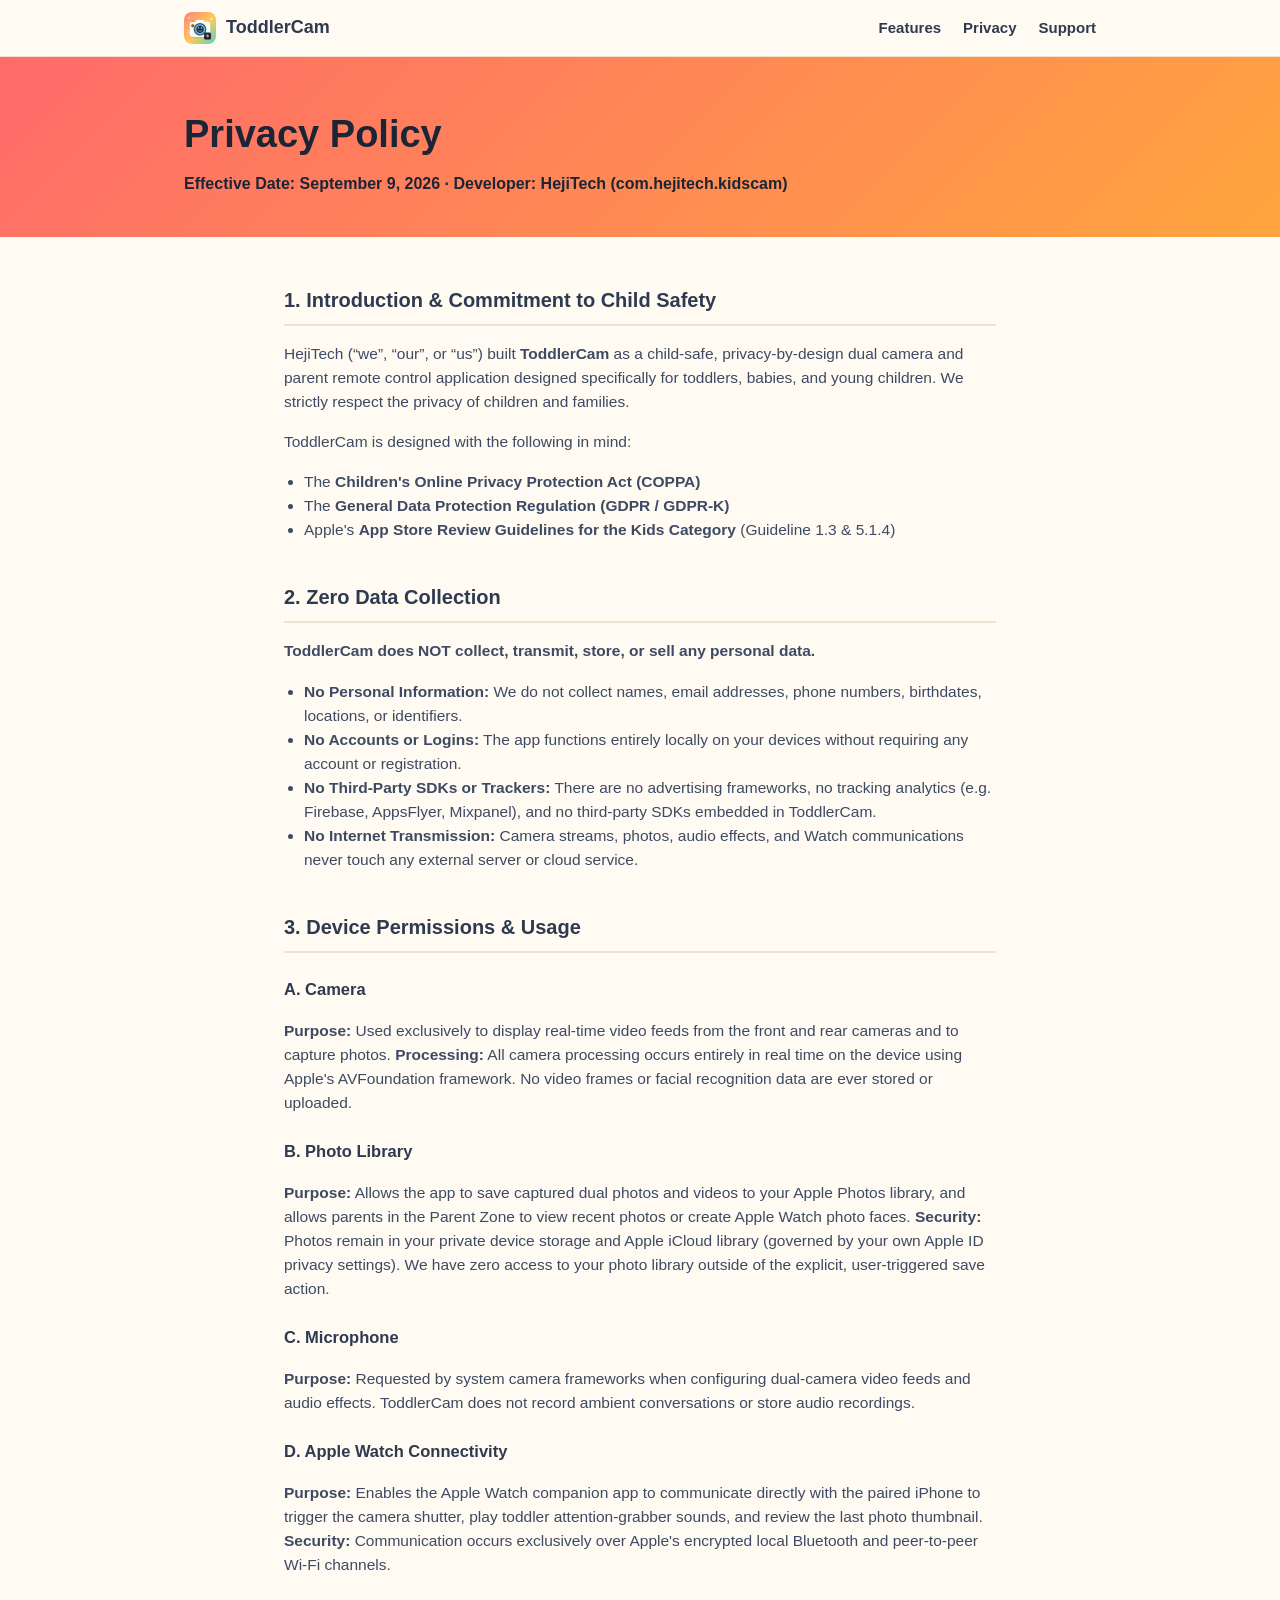
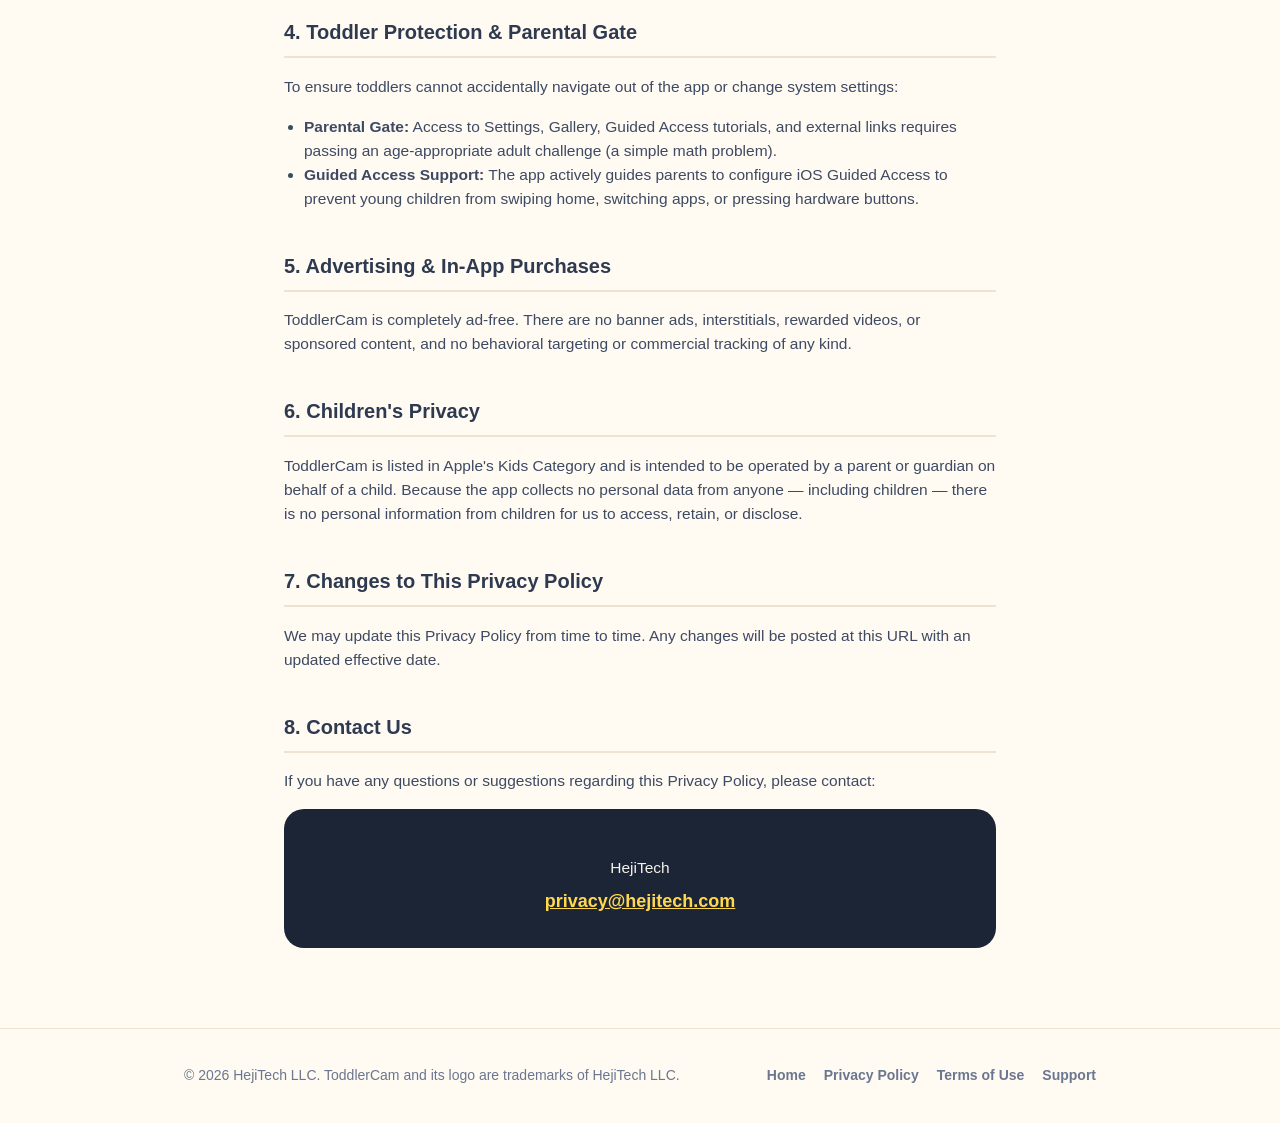
==== site/privacy.html @ aedd3dc6 "feat(site): add marketing site with privacy policy, terms, and support Adds a static landing page, P" ====
<!DOCTYPE html>
<html lang="en">
<head>
<meta charset="UTF-8">
<meta name="viewport" content="width=device-width, initial-scale=1">
<title>Privacy Policy — ToddlerCam</title>
<meta name="description" content="ToddlerCam Privacy Policy: zero data collection, no accounts, no trackers, on-device processing only.">
<link rel="icon" type="image/png" href="assets/app-icon.png">
<link rel="stylesheet" href="styles.css">
</head>
<body>

<nav class="nav">
  <div class="wrap">
    <a class="brand" href="index.html">
      <img src="assets/app-icon.png" alt="ToddlerCam icon">
      ToddlerCam
    </a>
    <div class="nav-links">
      <a href="index.html#features">Features</a>
      <a href="privacy.html">Privacy</a>
      <a href="support.html">Support</a>
    </div>
  </div>
</nav>

<header class="doc-hero">
  <div class="wrap">
    <h1>Privacy Policy</h1>
    <p>Effective Date: September 9, 2026 · Developer: HejiTech (com.hejitech.kidscam)</p>
  </div>
</header>

<article class="doc">

  <h2>1. Introduction &amp; Commitment to Child Safety</h2>
  <p>
    HejiTech (“we”, “our”, or “us”) built <strong>ToddlerCam</strong> as a child-safe, privacy-by-design
    dual camera and parent remote control application designed specifically for toddlers, babies, and
    young children. We strictly respect the privacy of children and families.
  </p>
  <p>ToddlerCam is designed with the following in mind:</p>
  <ul>
    <li>The <strong>Children's Online Privacy Protection Act (COPPA)</strong></li>
    <li>The <strong>General Data Protection Regulation (GDPR / GDPR-K)</strong></li>
    <li>Apple's <strong>App Store Review Guidelines for the Kids Category</strong> (Guideline 1.3 &amp; 5.1.4)</li>
  </ul>

  <h2>2. Zero Data Collection</h2>
  <p><strong>ToddlerCam does NOT collect, transmit, store, or sell any personal data.</strong></p>
  <ul>
    <li><strong>No Personal Information:</strong> We do not collect names, email addresses, phone numbers, birthdates, locations, or identifiers.</li>
    <li><strong>No Accounts or Logins:</strong> The app functions entirely locally on your devices without requiring any account or registration.</li>
    <li><strong>No Third-Party SDKs or Trackers:</strong> There are no advertising frameworks, no tracking analytics (e.g. Firebase, AppsFlyer, Mixpanel), and no third-party SDKs embedded in ToddlerCam.</li>
    <li><strong>No Internet Transmission:</strong> Camera streams, photos, audio effects, and Watch communications never touch any external server or cloud service.</li>
  </ul>

  <h2>3. Device Permissions &amp; Usage</h2>

  <h3>A. Camera</h3>
  <p>
    <strong>Purpose:</strong> Used exclusively to display real-time video feeds from the front and rear
    cameras and to capture photos. <strong>Processing:</strong> All camera processing occurs entirely in
    real time on the device using Apple's AVFoundation framework. No video frames or facial recognition
    data are ever stored or uploaded.
  </p>

  <h3>B. Photo Library</h3>
  <p>
    <strong>Purpose:</strong> Allows the app to save captured dual photos and videos to your Apple Photos
    library, and allows parents in the Parent Zone to view recent photos or create Apple Watch photo
    faces. <strong>Security:</strong> Photos remain in your private device storage and Apple iCloud
    library (governed by your own Apple ID privacy settings). We have zero access to your photo library
    outside of the explicit, user-triggered save action.
  </p>

  <h3>C. Microphone</h3>
  <p>
    <strong>Purpose:</strong> Requested by system camera frameworks when configuring dual-camera video
    feeds and audio effects. ToddlerCam does not record ambient conversations or store audio recordings.
  </p>

  <h3>D. Apple Watch Connectivity</h3>
  <p>
    <strong>Purpose:</strong> Enables the Apple Watch companion app to communicate directly with the
    paired iPhone to trigger the camera shutter, play toddler attention-grabber sounds, and review the
    last photo thumbnail. <strong>Security:</strong> Communication occurs exclusively over Apple's
    encrypted local Bluetooth and peer-to-peer Wi-Fi channels.
  </p>

  <h2>4. Toddler Protection &amp; Parental Gate</h2>
  <p>To ensure toddlers cannot accidentally navigate out of the app or change system settings:</p>
  <ul>
    <li><strong>Parental Gate:</strong> Access to Settings, Gallery, Guided Access tutorials, and external links requires passing an age-appropriate adult challenge (a simple math problem).</li>
    <li><strong>Guided Access Support:</strong> The app actively guides parents to configure iOS Guided Access to prevent young children from swiping home, switching apps, or pressing hardware buttons.</li>
  </ul>

  <h2>5. Advertising &amp; In-App Purchases</h2>
  <p>
    ToddlerCam is completely ad-free. There are no banner ads, interstitials, rewarded videos, or
    sponsored content, and no behavioral targeting or commercial tracking of any kind.
  </p>

  <h2>6. Children's Privacy</h2>
  <p>
    ToddlerCam is listed in Apple's Kids Category and is intended to be operated by a parent or guardian
    on behalf of a child. Because the app collects no personal data from anyone — including children —
    there is no personal information from children for us to access, retain, or disclose.
  </p>

  <h2>7. Changes to This Privacy Policy</h2>
  <p>
    We may update this Privacy Policy from time to time. Any changes will be posted at this URL with an
    updated effective date.
  </p>

  <h2>8. Contact Us</h2>
  <p>If you have any questions or suggestions regarding this Privacy Policy, please contact:</p>
  <div class="contact-card">
    <p style="color:#f4f1ea; margin-bottom:8px;">HejiTech</p>
    <a href="mailto:privacy@hejitech.com">privacy@hejitech.com</a>
  </div>

</article>

<footer>
  <div class="wrap">
    <span>© 2026 HejiTech LLC. ToddlerCam and its logo are trademarks of HejiTech LLC.</span>
    <nav>
      <a href="index.html">Home</a>
      <a href="privacy.html">Privacy Policy</a>
      <a href="terms.html">Terms of Use</a>
      <a href="support.html">Support</a>
    </nav>
  </div>
</footer>

</body>
</html>
---- site/styles.css ----
:root {
  --coral: #ff6b6b;
  --orange: #ffa53e;
  --yellow: #ffd84d;
  --mint: #5fd4a0;
  --sky: #4fc3e8;
  --navy: #2e3a50;
  --navy-deep: #1c2536;
  --ink: #26324a;
  --paper: #fffaf2;
  --card: #ffffff;
  --line: #eee2d0;
  --max: 960px;
}

* { box-sizing: border-box; }

html { scroll-behavior: smooth; }

body {
  margin: 0;
  font-family: -apple-system, BlinkMacSystemFont, "Segoe UI", Roboto, Helvetica, Arial, sans-serif;
  color: var(--ink);
  background: var(--paper);
  line-height: 1.55;
}

a { color: var(--coral); }
a:hover { color: var(--orange); }

img { display: block; max-width: 100%; }

.wrap {
  max-width: var(--max);
  margin: 0 auto;
  padding: 0 24px;
}

/* Nav */
.nav {
  position: sticky;
  top: 0;
  z-index: 20;
  background: rgba(255, 250, 242, 0.92);
  backdrop-filter: saturate(180%) blur(8px);
  border-bottom: 1px solid var(--line);
}

.nav .wrap {
  display: flex;
  align-items: center;
  justify-content: space-between;
  padding-top: 12px;
  padding-bottom: 12px;
}

.brand {
  display: flex;
  align-items: center;
  gap: 10px;
  font-weight: 800;
  font-size: 18px;
  color: var(--navy);
  text-decoration: none;
}

.brand img { width: 32px; height: 32px; border-radius: 8px; }

.nav-links {
  display: flex;
  gap: 22px;
  font-weight: 600;
  font-size: 15px;
}

.nav-links a { color: var(--navy); text-decoration: none; }
.nav-links a:hover { color: var(--coral); }

/* Hero */
.hero {
  background: linear-gradient(135deg, var(--coral) 0%, var(--orange) 45%, var(--yellow) 70%, var(--mint) 100%);
  padding: 64px 0 84px;
  color: var(--navy-deep);
}

.hero .wrap {
  display: grid;
  grid-template-columns: 1.1fr 0.9fr;
  gap: 40px;
  align-items: center;
}

@media (max-width: 720px) {
  .hero .wrap { grid-template-columns: 1fr; text-align: center; }
  .hero-art { order: -1; margin: 0 auto; }
}

.eyebrow {
  display: inline-block;
  background: rgba(255, 255, 255, 0.55);
  border-radius: 999px;
  padding: 6px 14px;
  font-weight: 700;
  font-size: 13px;
  letter-spacing: 0.02em;
  margin-bottom: 16px;
}

.hero h1 {
  font-size: clamp(32px, 5vw, 48px);
  line-height: 1.08;
  margin: 0 0 16px;
  font-weight: 800;
}

.hero p.lead {
  font-size: 18px;
  max-width: 46ch;
  margin: 0 0 28px;
}

@media (max-width: 720px) {
  .hero p.lead { margin-left: auto; margin-right: auto; }
}

.cta-row {
  display: flex;
  gap: 14px;
  flex-wrap: wrap;
}

@media (max-width: 720px) {
  .cta-row { justify-content: center; }
}

.btn {
  display: inline-flex;
  align-items: center;
  gap: 8px;
  padding: 13px 22px;
  border-radius: 14px;
  font-weight: 700;
  font-size: 15px;
  text-decoration: none;
  border: 2px solid transparent;
}

.btn-dark {
  background: var(--navy-deep);
  color: #fff;
}
.btn-dark:hover { background: #10151f; color: #fff; }

.btn-outline {
  background: rgba(255, 255, 255, 0.35);
  color: var(--navy-deep);
  border-color: rgba(46, 58, 80, 0.35);
}
.btn-outline:hover { background: rgba(255, 255, 255, 0.6); color: var(--navy-deep); }

.badge-soon {
  font-size: 12px;
  font-weight: 700;
  opacity: 0.75;
}

.hero-art {
  background: var(--card);
  border-radius: 28px;
  padding: 18px;
  box-shadow: 0 20px 45px rgba(28, 37, 54, 0.25);
  max-width: 300px;
}

.hero-art img { border-radius: 18px; }

/* Sections */
section { padding: 68px 0; }

.section-head {
  text-align: center;
  max-width: 640px;
  margin: 0 auto 44px;
}

.section-head .kicker {
  color: var(--coral);
  font-weight: 800;
  font-size: 13px;
  letter-spacing: 0.08em;
  text-transform: uppercase;
}

.section-head h2 {
  font-size: clamp(26px, 3.4vw, 34px);
  margin: 10px 0 12px;
  color: var(--navy);
}

.section-head p { color: #5c6a82; font-size: 16px; }

.features {
  display: grid;
  grid-template-columns: repeat(2, 1fr);
  gap: 20px;
}

@media (max-width: 720px) {
  .features { grid-template-columns: 1fr; }
}

.feature-card {
  background: var(--card);
  border: 1px solid var(--line);
  border-radius: 20px;
  padding: 26px;
  display: flex;
  gap: 16px;
}

.feature-icon {
  flex: 0 0 auto;
  width: 46px;
  height: 46px;
  border-radius: 14px;
  display: flex;
  align-items: center;
  justify-content: center;
  font-size: 22px;
  background: linear-gradient(135deg, var(--sky), var(--mint));
}

.feature-card h3 {
  margin: 0 0 6px;
  font-size: 17px;
  color: var(--navy);
}

.feature-card p { margin: 0; color: #5c6a82; font-size: 14.5px; }

.showcase {
  background: var(--navy-deep);
  color: #f4f1ea;
}

.showcase .section-head p { color: #b9c2d4; }
.showcase .section-head .kicker { color: var(--yellow); }

.shots {
  display: grid;
  grid-template-columns: repeat(4, 1fr);
  gap: 18px;
}

@media (max-width: 900px) {
  .shots { grid-template-columns: repeat(2, 1fr); }
}

.shot {
  background: #111826;
  border-radius: 18px;
  padding: 12px;
  text-align: center;
}

.shot img { border-radius: 12px; margin: 0 auto 12px; }
.shot span { font-size: 13px; font-weight: 600; color: #cdd5e4; }

.privacy-strip {
  background: linear-gradient(135deg, var(--mint), var(--sky));
  border-radius: 24px;
  padding: 40px;
  display: grid;
  grid-template-columns: 1fr auto;
  gap: 24px;
  align-items: center;
  color: var(--navy-deep);
}

@media (max-width: 720px) {
  .privacy-strip { grid-template-columns: 1fr; text-align: center; }
}

.privacy-strip h2 { margin: 0 0 8px; font-size: 24px; }
.privacy-strip p { margin: 0; }

.pill-list {
  display: flex;
  flex-wrap: wrap;
  gap: 10px;
  margin-top: 16px;
}

@media (max-width: 720px) {
  .pill-list { justify-content: center; }
}

.pill {
  background: rgba(255, 255, 255, 0.55);
  border-radius: 999px;
  padding: 6px 14px;
  font-size: 13px;
  font-weight: 700;
}

footer {
  border-top: 1px solid var(--line);
  padding: 36px 0;
  font-size: 14px;
  color: #6b7690;
}

footer .wrap {
  display: flex;
  justify-content: space-between;
  flex-wrap: wrap;
  gap: 16px;
}

footer nav { display: flex; gap: 18px; flex-wrap: wrap; }
footer nav a { color: #6b7690; text-decoration: none; font-weight: 600; }
footer nav a:hover { color: var(--coral); }

/* Legal / doc pages */
.doc-hero {
  background: linear-gradient(135deg, var(--coral), var(--orange));
  color: var(--navy-deep);
  padding: 48px 0 40px;
}

.doc-hero h1 { margin: 0 0 8px; font-size: clamp(28px, 4vw, 38px); }
.doc-hero p { margin: 0; font-weight: 600; }

.doc {
  max-width: 760px;
  margin: 0 auto;
  padding: 48px 24px 80px;
}

.doc h2 {
  color: var(--navy);
  font-size: 20px;
  margin-top: 40px;
  border-bottom: 2px solid var(--line);
  padding-bottom: 8px;
}

.doc h2:first-child { margin-top: 0; }

.doc h3 { color: var(--navy); font-size: 16.5px; margin-top: 24px; }

.doc p, .doc li { color: #3d4a63; font-size: 15.5px; }

.doc ul { padding-left: 20px; }

.callout {
  background: #fff4e6;
  border: 1px solid #ffdca8;
  border-radius: 14px;
  padding: 16px 20px;
  font-size: 14.5px;
  color: #7a4a12;
  margin: 20px 0;
}

.faq-item {
  background: var(--card);
  border: 1px solid var(--line);
  border-radius: 16px;
  padding: 20px 22px;
  margin-bottom: 14px;
}

.faq-item h3 { margin: 0 0 8px; color: var(--navy); font-size: 16px; }
.faq-item p { margin: 0; color: #5c6a82; font-size: 14.5px; }

.contact-card {
  background: var(--navy-deep);
  color: #f4f1ea;
  border-radius: 20px;
  padding: 32px;
  text-align: center;
}

.contact-card a {
  color: var(--yellow);
  font-weight: 700;
  font-size: 18px;
}
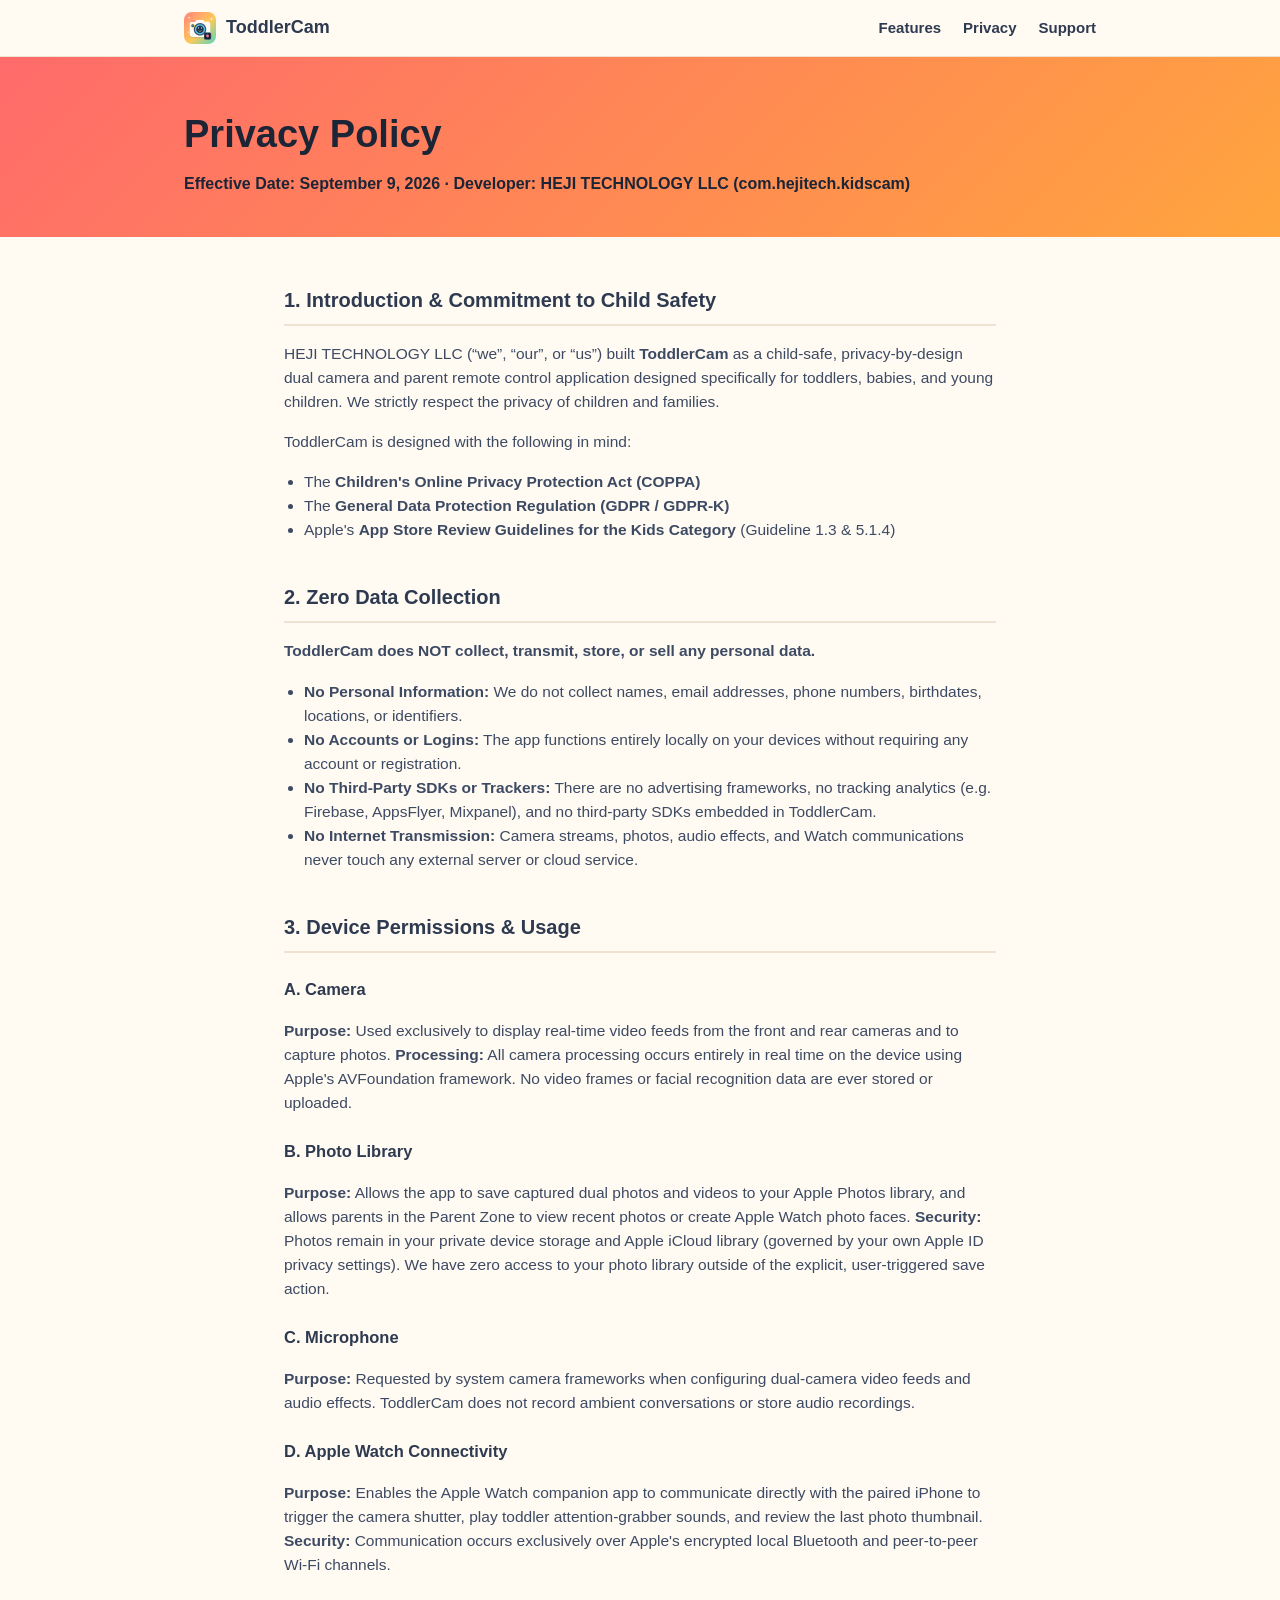
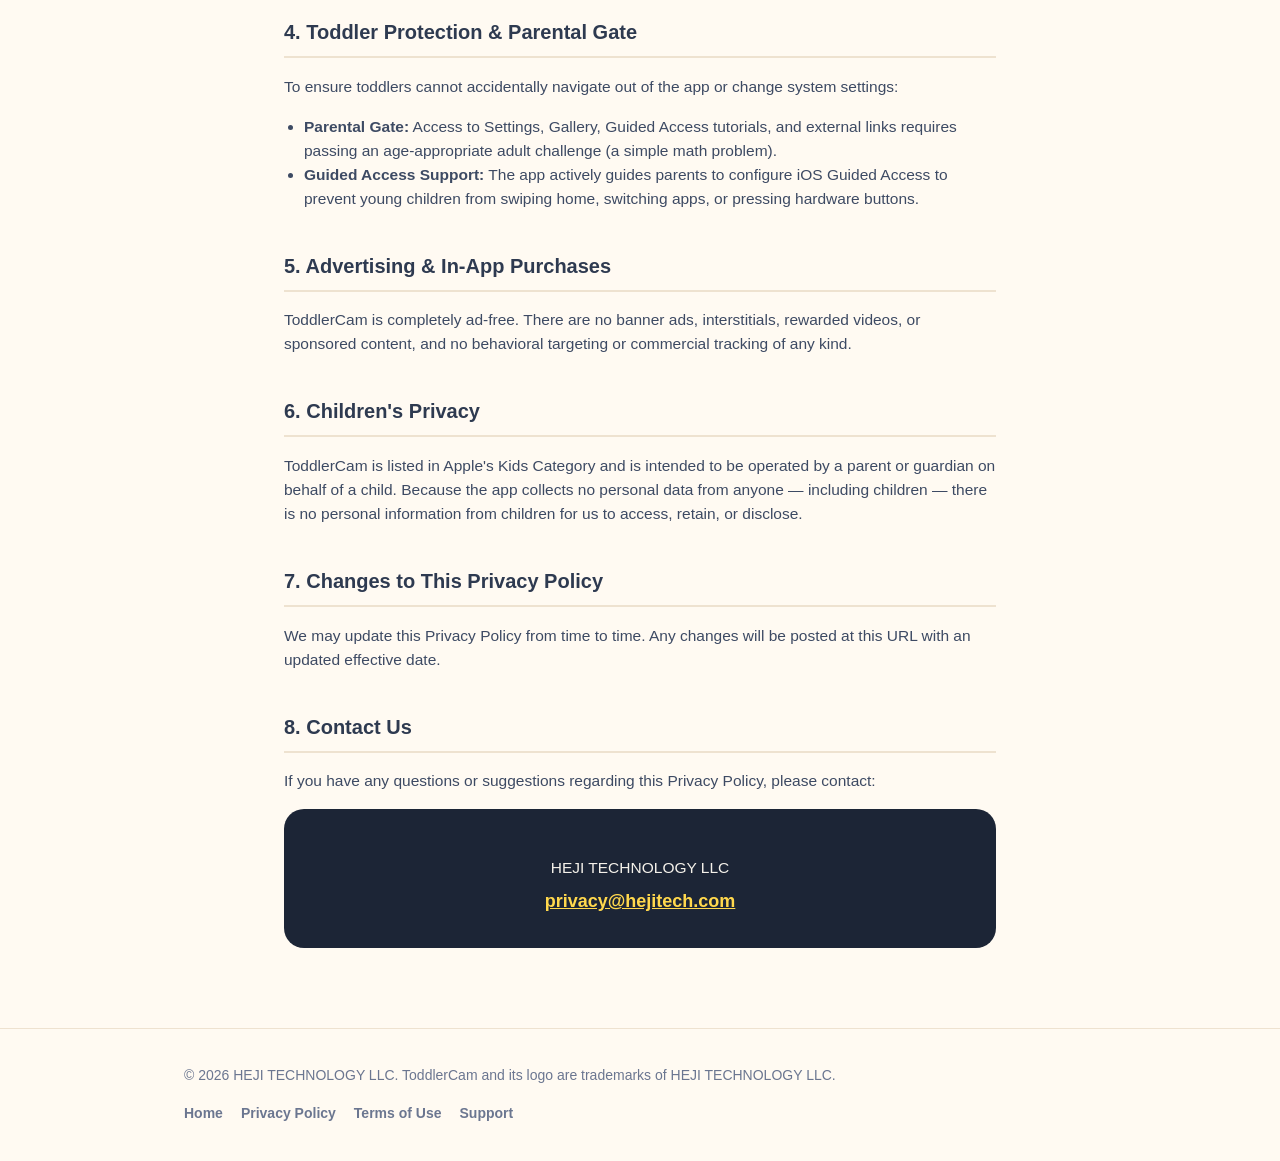
==== commit 3af6bfc6: "docs: standardize legal company name to HEJI TECHNOLOGY LLC across metadata and site" ====
--- a/site/privacy.html
+++ b/site/privacy.html
@@ -27,7 +27,7 @@
 <header class="doc-hero">
   <div class="wrap">
     <h1>Privacy Policy</h1>
-    <p>Effective Date: September 9, 2026 · Developer: HejiTech (com.hejitech.kidscam)</p>
+    <p>Effective Date: September 9, 2026 · Developer: HEJI TECHNOLOGY LLC (com.hejitech.kidscam)</p>
   </div>
 </header>
 
@@ -35,7 +35,7 @@
 
   <h2>1. Introduction &amp; Commitment to Child Safety</h2>
   <p>
-    HejiTech (“we”, “our”, or “us”) built <strong>ToddlerCam</strong> as a child-safe, privacy-by-design
+    HEJI TECHNOLOGY LLC (“we”, “our”, or “us”) built <strong>ToddlerCam</strong> as a child-safe, privacy-by-design
     dual camera and parent remote control application designed specifically for toddlers, babies, and
     young children. We strictly respect the privacy of children and families.
   </p>
@@ -117,7 +117,7 @@
   <h2>8. Contact Us</h2>
   <p>If you have any questions or suggestions regarding this Privacy Policy, please contact:</p>
   <div class="contact-card">
-    <p style="color:#f4f1ea; margin-bottom:8px;">HejiTech</p>
+    <p style="color:#f4f1ea; margin-bottom:8px;">HEJI TECHNOLOGY LLC</p>
     <a href="mailto:privacy@hejitech.com">privacy@hejitech.com</a>
   </div>
 
@@ -125,7 +125,7 @@
 
 <footer>
   <div class="wrap">
-    <span>© 2026 HejiTech LLC. ToddlerCam and its logo are trademarks of HejiTech LLC.</span>
+    <span>© 2026 HEJI TECHNOLOGY LLC. ToddlerCam and its logo are trademarks of HEJI TECHNOLOGY LLC.</span>
     <nav>
       <a href="index.html">Home</a>
       <a href="privacy.html">Privacy Policy</a>
--- a/site/styles.css
+++ b/site/styles.css
@@ -266,6 +266,14 @@
 .shot img { border-radius: 12px; margin: 0 auto 12px; }
 .shot span { font-size: 13px; font-weight: 600; color: #cdd5e4; }
 
+.disclaimer-note {
+  margin-top: 24px;
+  text-align: center;
+  font-size: 13px;
+  color: #9aa5be;
+  line-height: 1.5;
+}
+
 .privacy-strip {
   background: linear-gradient(135deg, var(--mint), var(--sky));
   border-radius: 24px;
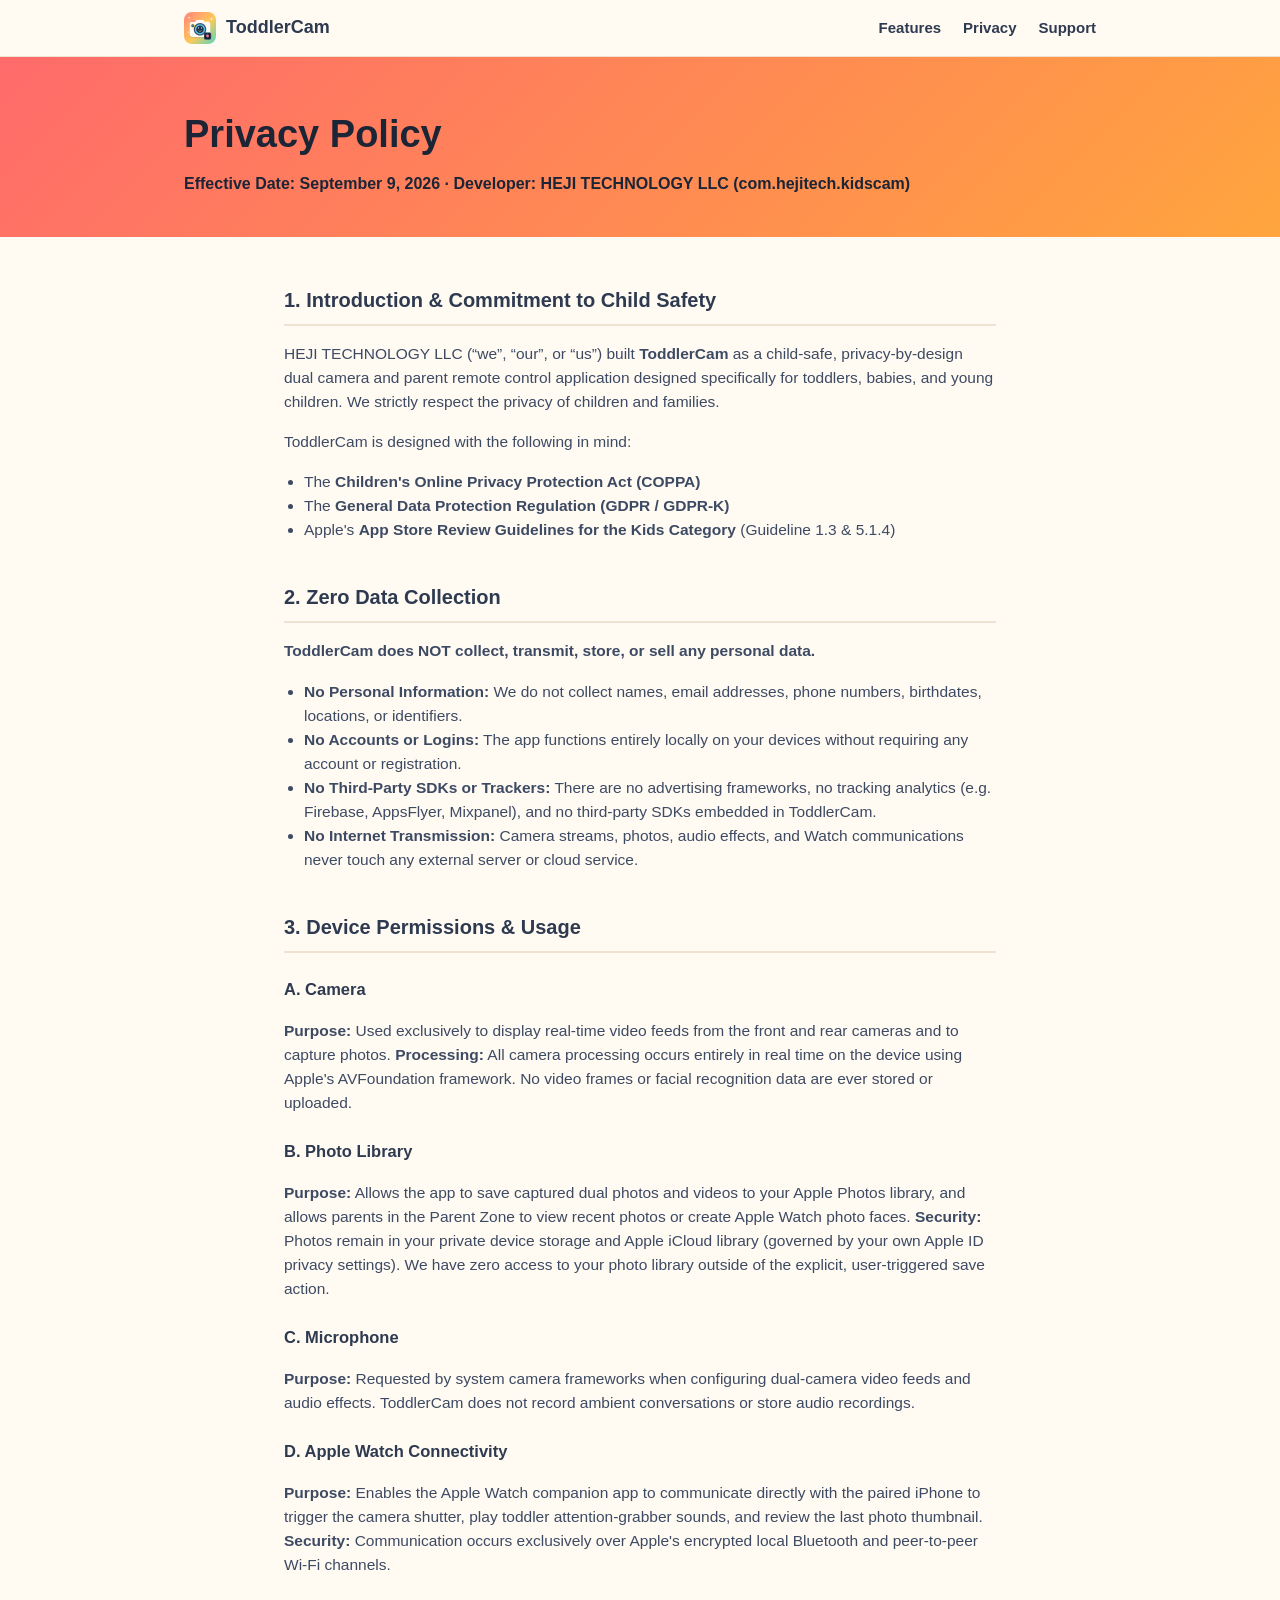
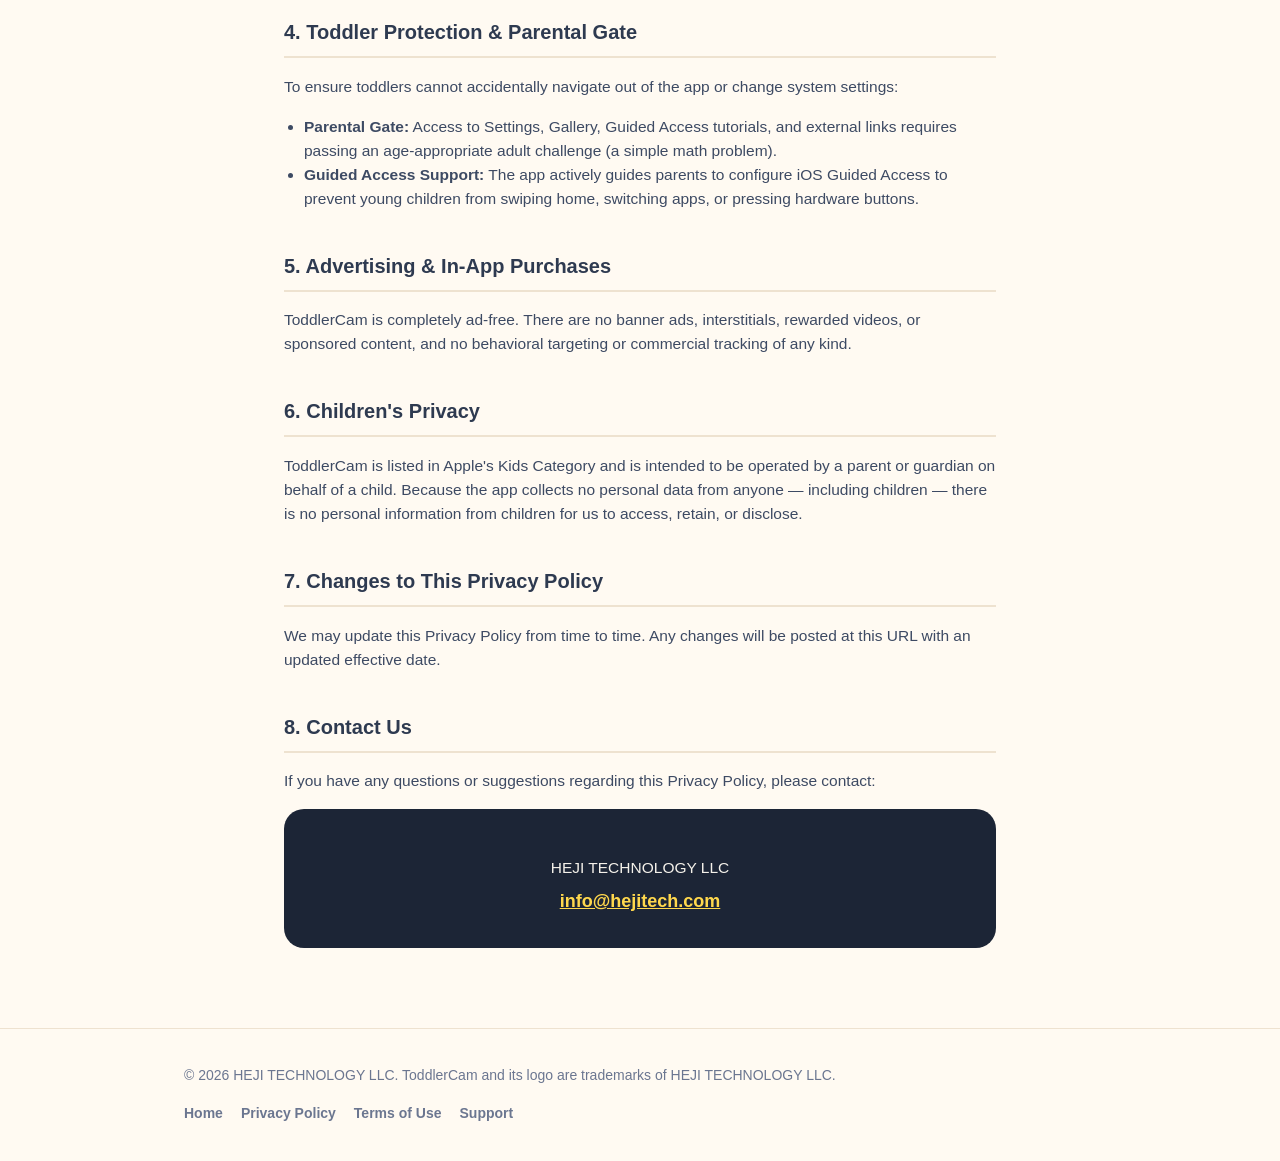
==== commit 730d8bc8: "docs(privacy): update contact email to info@hejitech.com" ====
--- a/site/privacy.html
+++ b/site/privacy.html
@@ -118,7 +118,7 @@
   <p>If you have any questions or suggestions regarding this Privacy Policy, please contact:</p>
   <div class="contact-card">
     <p style="color:#f4f1ea; margin-bottom:8px;">HEJI TECHNOLOGY LLC</p>
-    <a href="mailto:privacy@hejitech.com">privacy@hejitech.com</a>
+    <a href="mailto:info@hejitech.com">info@hejitech.com</a>
   </div>
 
 </article>
--- a/site/styles.css
+++ b/site/styles.css
@@ -246,25 +246,287 @@
 .showcase .section-head p { color: #b9c2d4; }
 .showcase .section-head .kicker { color: var(--yellow); }
 
-.shots {
-  display: grid;
-  grid-template-columns: repeat(4, 1fr);
-  gap: 18px;
-}
-
-@media (max-width: 900px) {
-  .shots { grid-template-columns: repeat(2, 1fr); }
-}
-
-.shot {
-  background: #111826;
-  border-radius: 18px;
+.device-stage {
+  display: flex;
+  justify-content: center;
+  align-items: stretch;
+  gap: 64px;
+  flex-wrap: wrap;
+  margin: 0 auto;
+}
+
+.device-card {
+  display: flex;
+  flex-direction: column;
+  align-items: center;
+  justify-content: space-between;
+}
+
+.device-frame-box {
+  flex: 1;
+  display: flex;
+  align-items: center;
+  justify-content: center;
+  padding: 12px 0;
+}
+
+/* iPhone Device Frame */
+.iphone-frame {
+  position: relative;
+  width: 290px;
+  background: linear-gradient(145deg, #383c46 0%, #1e2128 40%, #101216 100%);
+  border-radius: 52px;
+  padding: 10px;
+  box-shadow:
+    0 0 0 1px rgba(255, 255, 255, 0.16),
+    0 0 0 3.5px #16181e,
+    0 28px 65px -12px rgba(0, 0, 0, 0.8),
+    0 12px 28px -6px rgba(0, 0, 0, 0.5);
+  box-sizing: border-box;
+}
+
+.iphone-btn {
+  position: absolute;
+  background: #262932;
+  box-shadow: inset 0 0 1px rgba(255, 255, 255, 0.3);
+  z-index: 1;
+}
+
+.iphone-action {
+  left: -4px;
+  top: 102px;
+  width: 4px;
+  height: 26px;
+  border-radius: 3px 0 0 3px;
+}
+
+.iphone-vol-up {
+  left: -4px;
+  top: 142px;
+  width: 4px;
+  height: 48px;
+  border-radius: 3px 0 0 3px;
+}
+
+.iphone-vol-down {
+  left: -4px;
+  top: 202px;
+  width: 4px;
+  height: 48px;
+  border-radius: 3px 0 0 3px;
+}
+
+.iphone-power {
+  right: -4px;
+  top: 152px;
+  width: 4px;
+  height: 72px;
+  border-radius: 0 3px 3px 0;
+}
+
+.iphone-screen {
+  position: relative;
+  border-radius: 42px;
+  overflow: hidden;
+  background: #000;
+  line-height: 0;
+  box-shadow: inset 0 0 0 1px rgba(255, 255, 255, 0.08);
+}
+
+.iphone-screen img {
+  display: block;
+  width: 100%;
+  height: auto;
+  border-radius: 0;
+  margin: 0;
+}
+
+.dynamic-island {
+  position: absolute;
+  top: 8px;
+  left: 50%;
+  transform: translateX(-50%);
+  width: 74px;
+  height: 21px;
+  background: #000;
+  border-radius: 20px;
+  z-index: 10;
+  display: flex;
+  align-items: center;
+  justify-content: flex-end;
+  padding-right: 7px;
+  box-shadow: 0 0 1px 1px rgba(255, 255, 255, 0.06);
+  pointer-events: none;
+}
+
+.dynamic-island .sensor-dot {
+  width: 3.5px;
+  height: 3.5px;
+  border-radius: 50%;
+  background: #0a0d14;
+  margin-right: 3px;
+}
+
+.dynamic-island .lens-reflection {
+  width: 7.5px;
+  height: 7.5px;
+  border-radius: 50%;
+  background: radial-gradient(circle at 35% 35%, #1c2538 0%, #05070d 80%);
+  box-shadow: inset 0 0 1px rgba(255, 255, 255, 0.3);
+}
+
+.home-indicator {
+  position: absolute;
+  bottom: 8px;
+  left: 50%;
+  transform: translateX(-50%);
+  width: 110px;
+  height: 4px;
+  background: rgba(255, 255, 255, 0.75);
+  border-radius: 4px;
+  z-index: 10;
+  pointer-events: none;
+}
+
+/* Apple Watch Device Frame */
+.watch-assembly {
+  position: relative;
+  display: flex;
+  flex-direction: column;
+  align-items: center;
+  width: 232px;
+}
+
+.watch-strap {
+  width: 142px;
+  height: 40px;
+  position: relative;
+  z-index: 0;
+}
+
+.strap-top {
+  border-radius: 16px 16px 0 0;
+  margin-bottom: -8px;
+  background: linear-gradient(180deg, #1b212c 0%, #0d1016 100%);
+  box-shadow: inset 0 1px 1.5px rgba(255, 255, 255, 0.12), 0 -6px 16px rgba(0, 0, 0, 0.45);
+}
+
+.strap-bottom {
+  border-radius: 0 0 16px 16px;
+  margin-top: -8px;
+  background: linear-gradient(180deg, #0d1016 0%, #1b212c 100%);
+  box-shadow: inset 0 -1px 1.5px rgba(255, 255, 255, 0.12), 0 8px 20px rgba(0, 0, 0, 0.45);
+}
+
+.watch-frame {
+  position: relative;
+  width: 100%;
+  background: linear-gradient(145deg, #3a3f4c 0%, #1e222a 45%, #0f1116 100%);
+  border-radius: 46px;
   padding: 12px;
+  box-shadow:
+    0 0 0 1px rgba(255, 255, 255, 0.2),
+    0 0 0 3px #15171e,
+    0 30px 65px -12px rgba(0, 0, 0, 0.8),
+    0 12px 28px -6px rgba(0, 0, 0, 0.5);
+  box-sizing: border-box;
+  z-index: 1;
+}
+
+.digital-crown {
+  position: absolute;
+  right: -7px;
+  top: 48px;
+  width: 7px;
+  height: 38px;
+  background: repeating-linear-gradient(
+    to bottom,
+    #5c6270 0px,
+    #5c6270 2px,
+    #1e2128 2px,
+    #1e2128 4px
+  );
+  border-radius: 0 4px 4px 0;
+  box-shadow:
+    inset 1px 0 1.5px rgba(255, 255, 255, 0.3),
+    2px 1px 4px rgba(0, 0, 0, 0.6);
+  border: 1px solid #2d313c;
+  border-left: none;
+  z-index: 2;
+}
+
+.watch-side-button {
+  position: absolute;
+  right: -3px;
+  top: 102px;
+  width: 3px;
+  height: 40px;
+  background: #282c35;
+  border-radius: 0 2px 2px 0;
+  box-shadow: 1px 0 2px rgba(0, 0, 0, 0.5);
+  border: 1px solid #1a1c22;
+  border-left: none;
+  z-index: 2;
+}
+
+.watch-mic {
+  position: absolute;
+  left: -2px;
+  top: 76px;
+  width: 2px;
+  height: 24px;
+  background: #111317;
+  border-radius: 2px 0 0 2px;
+}
+
+.watch-screen {
+  position: relative;
+  border-radius: 34px;
+  overflow: hidden;
+  background: #000;
+  line-height: 0;
+  box-shadow: inset 0 0 0 1px rgba(255, 255, 255, 0.08);
+}
+
+.watch-screen img {
+  display: block;
+  width: 100%;
+  height: auto;
+  border-radius: 0;
+  margin: 0;
+}
+
+/* Device Labels */
+.device-label {
+  margin-top: 24px;
   text-align: center;
-}
-
-.shot img { border-radius: 12px; margin: 0 auto 12px; }
-.shot span { font-size: 13px; font-weight: 600; color: #cdd5e4; }
+  display: flex;
+  flex-direction: column;
+  align-items: center;
+  gap: 4px;
+}
+
+.device-type-tag {
+  font-size: 11.5px;
+  font-weight: 800;
+  letter-spacing: 0.08em;
+  text-transform: uppercase;
+  color: var(--yellow);
+}
+
+.device-caption {
+  font-size: 16px;
+  font-weight: 700;
+  color: #f4f1ea;
+}
+
+@media (max-width: 720px) {
+  .device-stage {
+    flex-direction: column;
+    align-items: center;
+    gap: 44px;
+  }
+}
 
 .disclaimer-note {
   margin-top: 24px;
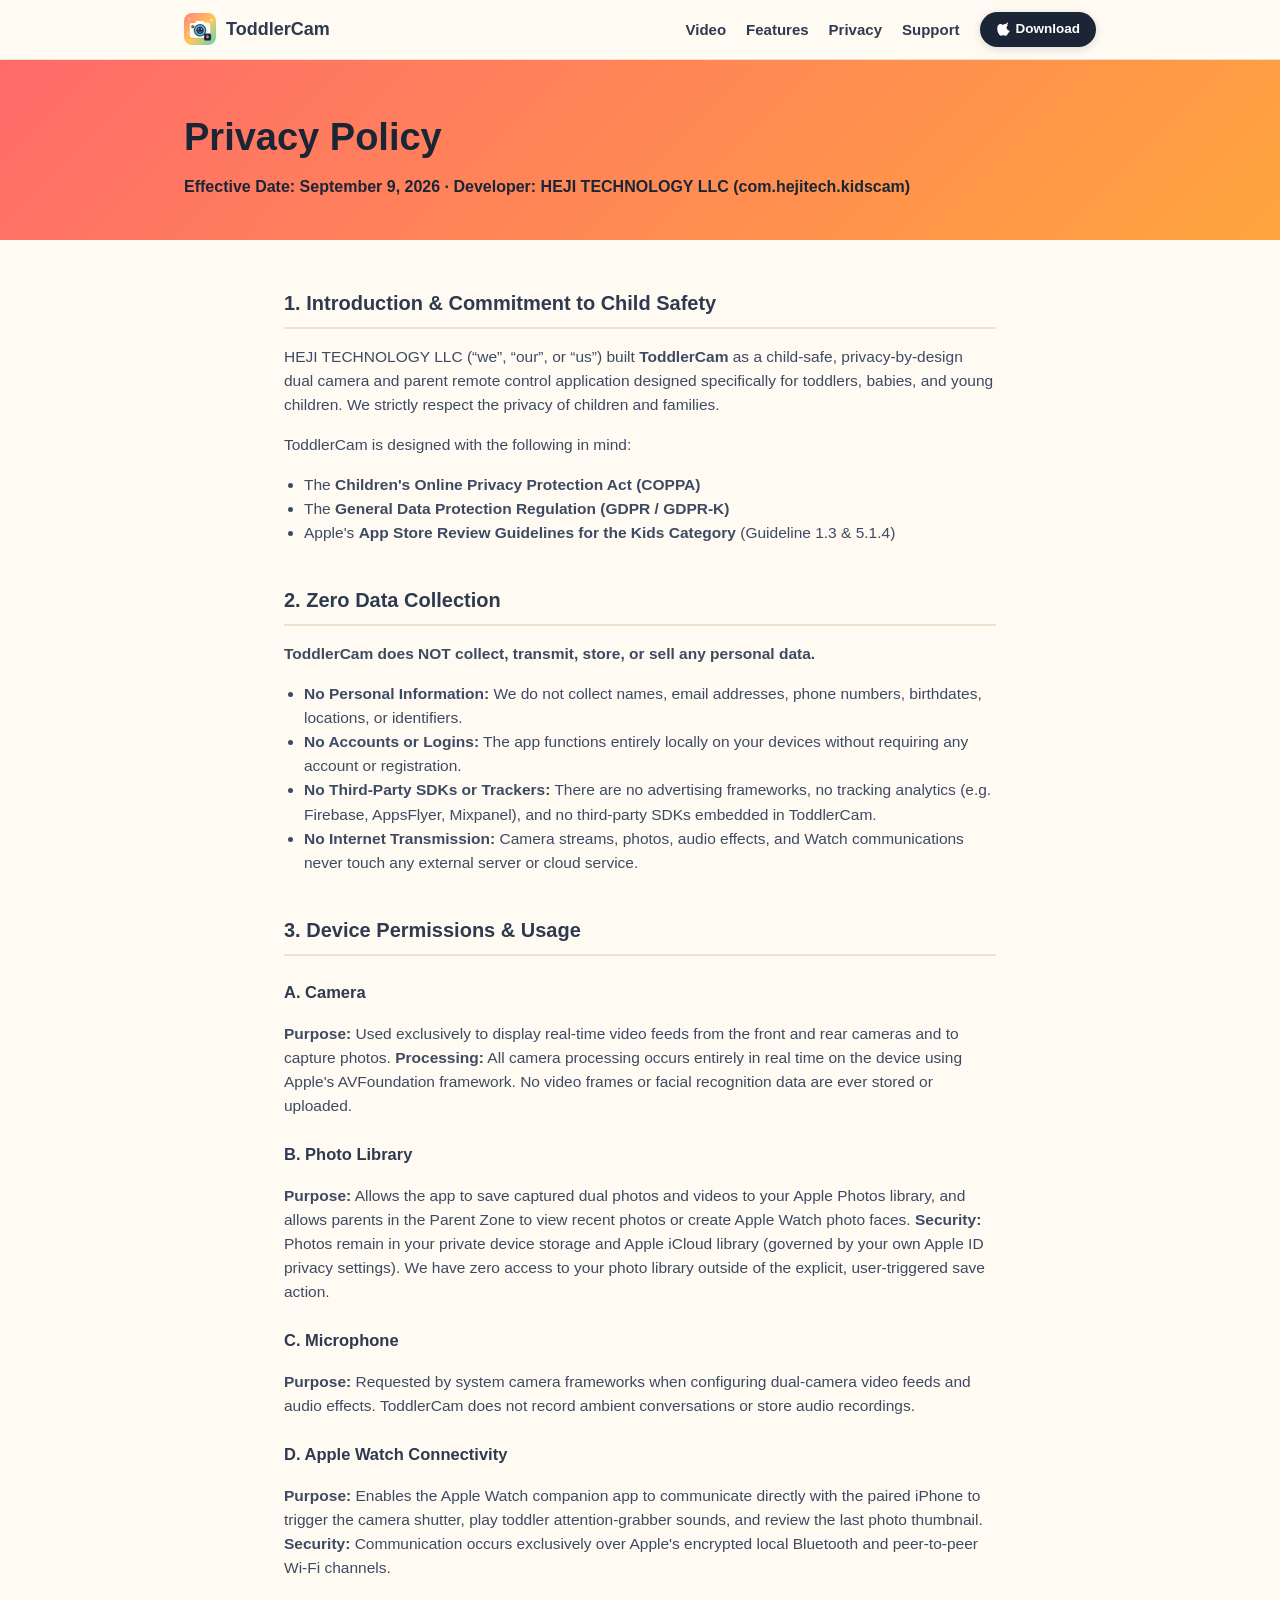
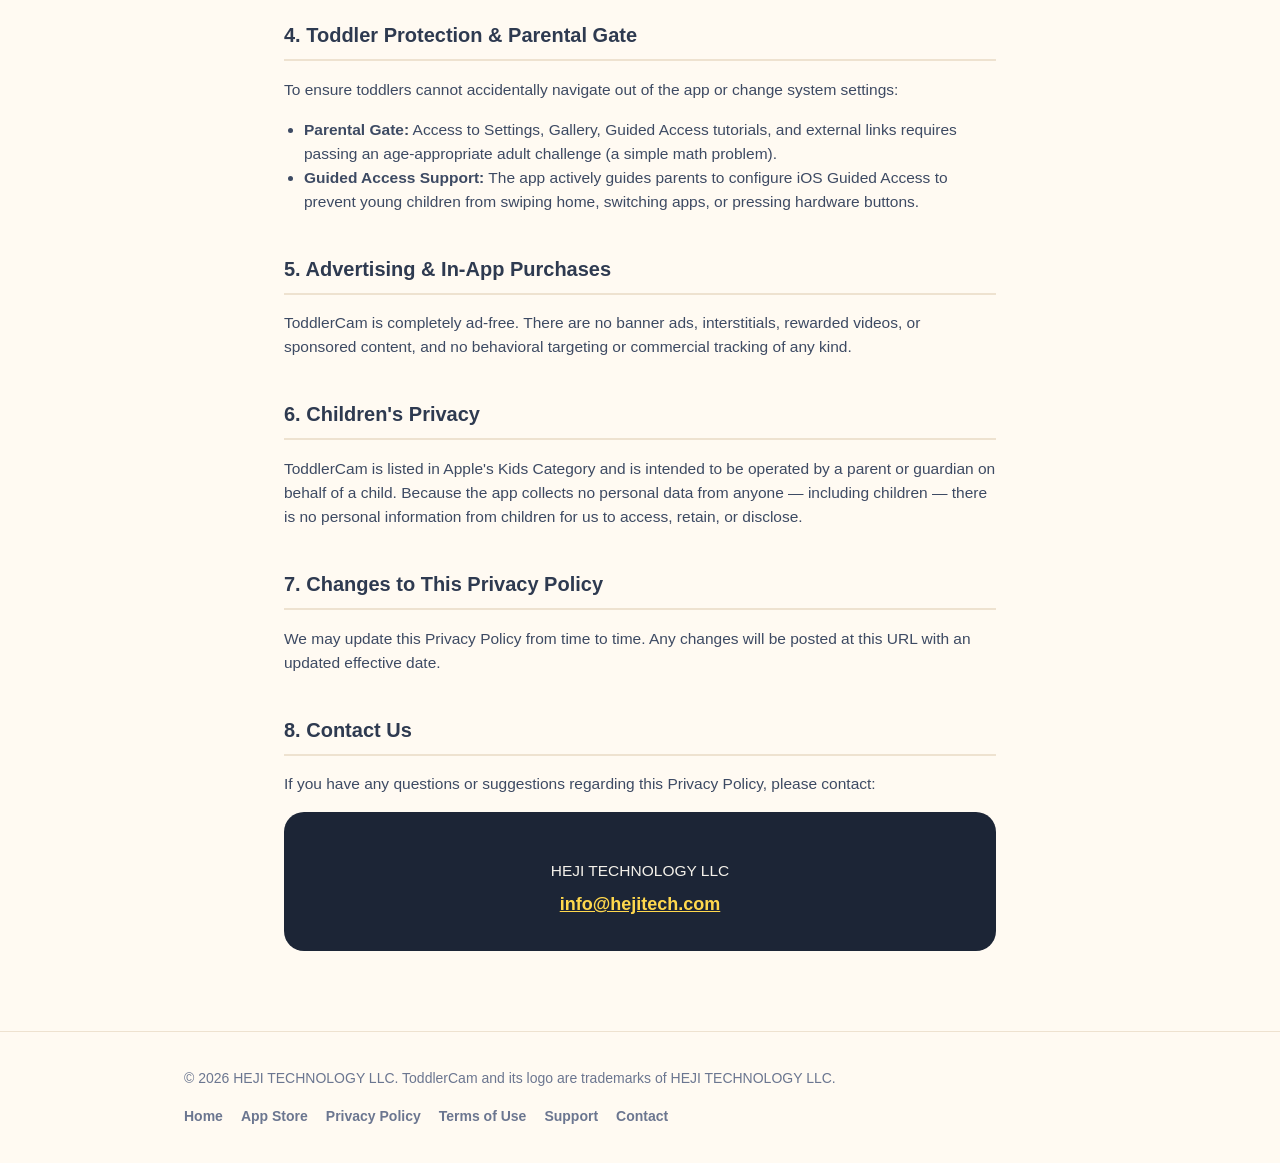
==== commit 14254712: "feat(site): update landing page for App Store release with promo video, buttons, and QR code" ====
--- a/site/privacy.html
+++ b/site/privacy.html
@@ -17,9 +17,16 @@
       ToddlerCam
     </a>
     <div class="nav-links">
+      <a href="index.html#promo">Video</a>
       <a href="index.html#features">Features</a>
       <a href="privacy.html">Privacy</a>
       <a href="support.html">Support</a>
+      <a class="nav-appstore-btn" href="https://apps.apple.com/us/app/toddlercam-dual-baby-camera/id6810526172" target="_blank" rel="noopener noreferrer">
+        <svg viewBox="0 0 170 170" width="14" height="14" fill="currentColor" aria-hidden="true">
+          <path d="M150.37 130.25c-2.45 5.66-5.35 10.87-8.71 15.66-4.58 6.53-8.33 11.05-11.22 13.56-4.48 4.12-9.28 6.23-14.42 6.35-3.69 0-8.14-1.05-13.32-3.18-5.19-2.12-9.97-3.17-14.34-3.17-4.58 0-9.49 1.05-14.75 3.17-5.26 2.13-9.5 3.24-12.74 3.35-4.35.13-9.16-1.9-14.42-6.08-3.7-3.08-7.61-7.85-11.73-14.3-6.52-10.15-11.45-21.73-14.78-34.76-3.33-13.02-5-24.97-5-35.84 0-14.24 3.79-25.96 11.37-35.16 7.58-9.2 16.92-13.9 28.02-14.12 5.08 0 10.7 1.45 16.85 4.35 6.16 2.9 10.1 4.41 11.83 4.54 1.52 0 5.67-1.64 12.44-4.91 6.77-3.27 12.63-4.73 17.58-4.36 13.56.73 24.38 5.6 32.48 14.61-11.74 7.15-17.47 16.9-17.2 29.25.26 9.87 4.1 18.06 11.51 24.57 7.42 6.51 16.27 10.18 26.57 11.01-2.45 7.63-5.59 15.22-9.42 22.77zM119.22 33.56c0-6.73 2.5-12.83 7.5-18.3 5-5.46 11.1-8.91 18.3-10.35.2 1.45.3 2.8.3 4.05 0 6.6-2.52 12.84-7.56 18.72s-11.23 9.38-18.54 10.51c0-1.57 0-3.11 0-4.63z"/>
+        </svg>
+        <span>Download</span>
+      </a>
     </div>
   </div>
 </nav>
@@ -128,9 +135,11 @@
     <span>© 2026 HEJI TECHNOLOGY LLC. ToddlerCam and its logo are trademarks of HEJI TECHNOLOGY LLC.</span>
     <nav>
       <a href="index.html">Home</a>
+      <a href="https://apps.apple.com/us/app/toddlercam-dual-baby-camera/id6810526172" target="_blank" rel="noopener noreferrer">App Store</a>
       <a href="privacy.html">Privacy Policy</a>
       <a href="terms.html">Terms of Use</a>
       <a href="support.html">Support</a>
+      <a href="mailto:info@hejitech.com">Contact</a>
     </nav>
   </div>
 </footer>
--- a/site/styles.css
+++ b/site/styles.css
@@ -68,13 +68,36 @@
 
 .nav-links {
   display: flex;
-  gap: 22px;
+  align-items: center;
+  gap: 20px;
   font-weight: 600;
   font-size: 15px;
 }
 
 .nav-links a { color: var(--navy); text-decoration: none; }
 .nav-links a:hover { color: var(--coral); }
+
+.nav-appstore-btn {
+  background: var(--navy-deep);
+  color: #fff !important;
+  padding: 7px 16px;
+  border-radius: 999px;
+  font-size: 13.5px;
+  font-weight: 700;
+  text-decoration: none;
+  display: inline-flex;
+  align-items: center;
+  gap: 6px;
+  box-shadow: 0 2px 8px rgba(28, 37, 54, 0.15);
+  transition: transform 0.15s ease, background 0.15s ease, box-shadow 0.15s ease;
+}
+
+.nav-appstore-btn:hover {
+  background: #111520;
+  transform: translateY(-1px);
+  box-shadow: 0 4px 12px rgba(28, 37, 54, 0.25);
+  color: #fff !important;
+}
 
 /* Hero */
 .hero {
@@ -123,13 +146,22 @@
   .hero p.lead { margin-left: auto; margin-right: auto; }
 }
 
+.hero-download-block {
+  display: flex;
+  flex-direction: column;
+  gap: 16px;
+  margin-bottom: 20px;
+}
+
 .cta-row {
   display: flex;
   gap: 14px;
   flex-wrap: wrap;
+  align-items: center;
 }
 
 @media (max-width: 720px) {
+  .hero-download-block { align-items: center; }
   .cta-row { justify-content: center; }
 }
 
@@ -143,36 +175,287 @@
   font-size: 15px;
   text-decoration: none;
   border: 2px solid transparent;
+  transition: transform 0.15s ease, background 0.15s ease, box-shadow 0.15s ease;
 }
 
 .btn-dark {
   background: var(--navy-deep);
   color: #fff;
 }
-.btn-dark:hover { background: #10151f; color: #fff; }
+.btn-dark:hover { background: #10151f; color: #fff; transform: translateY(-1px); }
 
 .btn-outline {
-  background: rgba(255, 255, 255, 0.35);
+  background: rgba(255, 255, 255, 0.4);
   color: var(--navy-deep);
-  border-color: rgba(46, 58, 80, 0.35);
-}
-.btn-outline:hover { background: rgba(255, 255, 255, 0.6); color: var(--navy-deep); }
-
-.badge-soon {
-  font-size: 12px;
+  border-color: rgba(46, 58, 80, 0.3);
+}
+.btn-outline:hover {
+  background: rgba(255, 255, 255, 0.7);
+  color: var(--navy-deep);
+  transform: translateY(-1px);
+}
+
+/* App Store Badge Button */
+.btn-appstore {
+  display: inline-flex;
+  align-items: center;
+  gap: 12px;
+  background: #000000;
+  color: #ffffff !important;
+  border: 1px solid rgba(255, 255, 255, 0.25);
+  border-radius: 14px;
+  padding: 10px 18px;
+  text-decoration: none;
+  box-shadow: 0 6px 18px rgba(0, 0, 0, 0.22);
+  transition: transform 0.15s ease, box-shadow 0.15s ease, background 0.15s ease;
+  user-select: none;
+}
+
+.btn-appstore:hover {
+  background: #141720;
+  transform: translateY(-2px);
+  box-shadow: 0 10px 24px rgba(0, 0, 0, 0.35);
+  color: #ffffff !important;
+}
+
+.btn-appstore .appstore-apple-logo {
+  flex-shrink: 0;
+  width: 24px;
+  height: 24px;
+  fill: currentColor;
+}
+
+.btn-appstore .appstore-text {
+  display: flex;
+  flex-direction: column;
+  text-align: left;
+  line-height: 1.15;
+}
+
+.btn-appstore .appstore-sub {
+  font-size: 10px;
+  letter-spacing: 0.04em;
+  text-transform: uppercase;
+  font-weight: 500;
+  opacity: 0.9;
+}
+
+.btn-appstore .appstore-title {
+  font-size: 18px;
+  letter-spacing: -0.01em;
   font-weight: 700;
-  opacity: 0.75;
+  font-family: -apple-system, BlinkMacSystemFont, "Segoe UI", Roboto, sans-serif;
+}
+
+/* Hero QR Badge */
+.hero-qr-badge {
+  display: inline-flex;
+  align-items: center;
+  gap: 12px;
+  background: rgba(255, 255, 255, 0.65);
+  backdrop-filter: saturate(180%) blur(12px);
+  border: 1px solid rgba(255, 255, 255, 0.85);
+  border-radius: 16px;
+  padding: 8px 16px 8px 10px;
+  width: fit-content;
+  box-shadow: 0 4px 16px rgba(46, 58, 80, 0.08);
+}
+
+.hero-qr-badge img {
+  width: 52px;
+  height: 52px;
+  border-radius: 10px;
+  background: #fff;
+  flex-shrink: 0;
+  box-shadow: 0 1px 4px rgba(0, 0, 0, 0.12);
+}
+
+.hero-qr-meta {
+  display: flex;
+  flex-direction: column;
+  gap: 2px;
+  text-align: left;
+}
+
+.hero-qr-meta strong {
+  font-size: 13px;
+  color: var(--navy-deep);
+  line-height: 1.2;
+}
+
+.hero-qr-meta span {
+  font-size: 11.5px;
+  color: #4a5568;
+  line-height: 1.2;
+}
+
+/* Live Badge */
+.badge-live {
+  display: inline-flex;
+  align-items: center;
+  gap: 8px;
+  background: rgba(255, 255, 255, 0.75);
+  backdrop-filter: blur(8px);
+  border: 1px solid rgba(255, 255, 255, 0.95);
+  border-radius: 999px;
+  padding: 6px 14px;
+  font-size: 12.5px;
+  font-weight: 700;
+  color: var(--navy-deep);
+  width: fit-content;
+}
+
+.live-dot {
+  width: 8px;
+  height: 8px;
+  border-radius: 50%;
+  background: #10b981;
+  box-shadow: 0 0 0 0 rgba(16, 185, 129, 0.7);
+  animation: pulse-live 2s infinite;
+}
+
+@keyframes pulse-live {
+  0% { box-shadow: 0 0 0 0 rgba(16, 185, 129, 0.7); }
+  70% { box-shadow: 0 0 0 7px rgba(16, 185, 129, 0); }
+  100% { box-shadow: 0 0 0 0 rgba(16, 185, 129, 0); }
 }
 
 .hero-art {
-  background: var(--card);
-  border-radius: 28px;
-  padding: 18px;
-  box-shadow: 0 20px 45px rgba(28, 37, 54, 0.25);
-  max-width: 300px;
-}
-
-.hero-art img { border-radius: 18px; }
+  display: flex;
+  justify-content: center;
+  align-items: center;
+  position: relative;
+  width: 100%;
+}
+
+.hero-stage {
+  position: relative;
+  display: flex;
+  align-items: flex-end;
+  justify-content: center;
+  padding: 10px 10px 18px;
+}
+
+.hero-iphone {
+  position: relative;
+  z-index: 1;
+}
+
+.hero-iphone .iphone-frame {
+  width: 275px;
+  box-shadow:
+    0 0 0 1px rgba(255, 255, 255, 0.25),
+    0 0 0 3.5px #16181e,
+    0 34px 75px -15px rgba(40, 15, 5, 0.45),
+    0 14px 30px -6px rgba(40, 15, 5, 0.3);
+}
+
+.hero-watch {
+  position: relative;
+  z-index: 2;
+  margin-left: -30px;
+  margin-bottom: 44px;
+}
+
+.hero-watch .watch-assembly {
+  width: 198px;
+}
+
+.hero-watch .watch-strap {
+  width: 124px;
+  height: 34px;
+}
+
+.hero-watch .watch-frame {
+  border-radius: 42px;
+  padding: 11px;
+  box-shadow:
+    0 0 0 1px rgba(255, 255, 255, 0.26),
+    0 0 0 3px #15171e,
+    0 32px 65px -10px rgba(35, 12, 5, 0.55),
+    0 14px 26px -6px rgba(35, 12, 5, 0.35);
+}
+
+.hero-watch .digital-crown {
+  top: 38px;
+  height: 32px;
+}
+
+.hero-watch .watch-side-button {
+  top: 82px;
+  height: 34px;
+}
+
+.hero-watch .watch-mic {
+  top: 60px;
+}
+
+@media (max-width: 720px) {
+  .hero-stage {
+    padding: 10px 0 24px;
+  }
+  .hero-iphone .iphone-frame {
+    width: 215px;
+    border-radius: 40px;
+    padding: 8px;
+  }
+  .hero-iphone .iphone-screen {
+    border-radius: 32px;
+  }
+  .hero-iphone .dynamic-island {
+    width: 60px;
+    height: 17px;
+    top: 6px;
+  }
+  .hero-iphone .home-indicator {
+    width: 80px;
+    height: 3px;
+    bottom: 5px;
+  }
+  .hero-watch {
+    margin-left: -28px;
+    margin-bottom: 22px;
+  }
+  .hero-watch .watch-assembly {
+    width: 148px;
+  }
+  .hero-watch .watch-frame {
+    border-radius: 34px;
+    padding: 9px;
+  }
+  .hero-watch .watch-screen {
+    border-radius: 26px;
+  }
+  .hero-watch .watch-strap {
+    width: 92px;
+    height: 26px;
+  }
+  .hero-watch .digital-crown {
+    top: 28px;
+    height: 24px;
+    width: 5px;
+    right: -5px;
+  }
+  .hero-watch .watch-side-button {
+    top: 62px;
+    height: 26px;
+    width: 2.5px;
+    right: -2.5px;
+  }
+  .hero-watch .watch-mic {
+    top: 45px;
+    height: 18px;
+    width: 2px;
+    left: -2px;
+  }
+}
+
+@media (max-width: 600px) {
+  .nav-links {
+    gap: 12px;
+    font-size: 13.5px;
+  }
+}
 
 /* Sections */
 section { padding: 68px 0; }
@@ -657,3 +940,340 @@
   font-weight: 700;
   font-size: 18px;
 }
+
+/* Promo Video Section */
+.promo-section {
+  background: #ffffff;
+  border-bottom: 1px solid var(--line);
+  position: relative;
+  overflow: hidden;
+}
+
+.promo-stage {
+  display: grid;
+  grid-template-columns: 0.95fr 1.05fr;
+  gap: 56px;
+  align-items: center;
+}
+
+@media (max-width: 840px) {
+  .promo-stage {
+    grid-template-columns: 1fr;
+    text-align: center;
+    gap: 40px;
+  }
+}
+
+.promo-video-wrap {
+  display: flex;
+  flex-direction: column;
+  align-items: center;
+  justify-content: center;
+}
+
+.promo-iphone {
+  width: 280px;
+  box-shadow:
+    0 0 0 1px rgba(255, 255, 255, 0.16),
+    0 0 0 3.5px #16181e,
+    0 34px 75px -15px rgba(35, 20, 10, 0.35),
+    0 14px 30px -6px rgba(35, 20, 10, 0.2);
+}
+
+.promo-video-screen {
+  position: relative;
+  border-radius: 42px;
+  overflow: hidden;
+  background: #000;
+  aspect-ratio: 9 / 19.5;
+  line-height: 0;
+  cursor: pointer;
+}
+
+.promo-video-screen video {
+  width: 100%;
+  height: 100%;
+  object-fit: cover;
+  display: block;
+}
+
+.promo-video-overlay {
+  position: absolute;
+  top: 0;
+  left: 0;
+  right: 0;
+  bottom: 0;
+  pointer-events: none;
+  z-index: 11;
+  display: flex;
+  align-items: flex-end;
+  justify-content: center;
+  padding-bottom: 24px;
+}
+
+.video-ctrl-pill {
+  pointer-events: auto;
+  background: rgba(16, 20, 30, 0.76);
+  backdrop-filter: blur(12px);
+  color: #ffffff;
+  border: 1px solid rgba(255, 255, 255, 0.25);
+  border-radius: 999px;
+  padding: 6px 14px;
+  font-size: 12px;
+  font-weight: 700;
+  cursor: pointer;
+  display: inline-flex;
+  align-items: center;
+  gap: 6px;
+  transition: background 0.15s ease, transform 0.15s ease;
+  user-select: none;
+}
+
+.video-ctrl-pill:hover {
+  background: rgba(16, 20, 30, 0.92);
+  transform: scale(1.05);
+}
+
+.promo-content {
+  display: flex;
+  flex-direction: column;
+  gap: 16px;
+}
+
+@media (max-width: 840px) {
+  .promo-content {
+    align-items: center;
+  }
+}
+
+.promo-content .kicker {
+  color: var(--coral);
+  font-weight: 800;
+  font-size: 13px;
+  letter-spacing: 0.08em;
+  text-transform: uppercase;
+}
+
+.promo-content h2 {
+  font-size: clamp(28px, 3.6vw, 38px);
+  line-height: 1.15;
+  margin: 0;
+  color: var(--navy-deep);
+}
+
+.promo-content p.lead {
+  font-size: 16.5px;
+  color: #48546b;
+  margin: 0 0 8px;
+  line-height: 1.6;
+}
+
+.promo-download-card {
+  background: var(--paper);
+  border: 1px solid var(--line);
+  border-radius: 20px;
+  padding: 22px;
+  display: flex;
+  gap: 20px;
+  align-items: center;
+  box-shadow: 0 8px 24px rgba(46, 58, 80, 0.06);
+  margin-top: 6px;
+}
+
+@media (max-width: 580px) {
+  .promo-download-card {
+    flex-direction: column;
+    text-align: center;
+  }
+}
+
+.promo-qr-box {
+  display: flex;
+  flex-direction: column;
+  align-items: center;
+  gap: 6px;
+  flex-shrink: 0;
+}
+
+.promo-qr-box img {
+  width: 96px;
+  height: 96px;
+  border-radius: 12px;
+  background: #fff;
+  padding: 4px;
+  border: 1px solid var(--line);
+  box-shadow: 0 2px 8px rgba(0, 0, 0, 0.06);
+}
+
+.promo-qr-box span {
+  font-size: 11px;
+  font-weight: 700;
+  color: #718096;
+}
+
+.promo-download-info {
+  display: flex;
+  flex-direction: column;
+  gap: 8px;
+  text-align: left;
+}
+
+@media (max-width: 580px) {
+  .promo-download-info {
+    text-align: center;
+    align-items: center;
+  }
+}
+
+.promo-tag {
+  display: inline-block;
+  background: rgba(95, 212, 160, 0.25);
+  color: #1b6845;
+  border-radius: 999px;
+  padding: 3px 10px;
+  font-size: 11.5px;
+  font-weight: 700;
+  width: fit-content;
+}
+
+.promo-download-info h4 {
+  margin: 0;
+  font-size: 17px;
+  color: var(--navy-deep);
+}
+
+.promo-download-info p {
+  margin: 0;
+  font-size: 13.5px;
+  color: #5c6a82;
+}
+
+.promo-specs {
+  display: flex;
+  flex-wrap: wrap;
+  gap: 10px;
+  margin-top: 6px;
+}
+
+@media (max-width: 840px) {
+  .promo-specs {
+    justify-content: center;
+  }
+}
+
+.spec-badge {
+  background: #f1f4f9;
+  border: 1px solid #e0e6f0;
+  border-radius: 999px;
+  padding: 5px 12px;
+  font-size: 12.5px;
+  font-weight: 600;
+  color: #4a5568;
+}
+
+/* Bottom Download Banner */
+.download-banner {
+  background: linear-gradient(135deg, var(--navy-deep) 0%, #202c40 100%);
+  color: #ffffff;
+  padding: 80px 0;
+}
+
+.download-box {
+  display: grid;
+  grid-template-columns: 1.2fr 0.8fr;
+  gap: 40px;
+  align-items: center;
+  background: rgba(255, 255, 255, 0.06);
+  border: 1px solid rgba(255, 255, 255, 0.12);
+  border-radius: 28px;
+  padding: 48px;
+  backdrop-filter: blur(16px);
+}
+
+@media (max-width: 800px) {
+  .download-box {
+    grid-template-columns: 1fr;
+    text-align: center;
+    padding: 32px 24px;
+  }
+}
+
+.download-content h2 {
+  font-size: clamp(28px, 3.8vw, 40px);
+  margin: 8px 0 14px;
+  color: #ffffff;
+}
+
+.download-content p {
+  font-size: 17px;
+  color: #c0cbe0;
+  margin: 0 0 24px;
+  max-width: 48ch;
+}
+
+@media (max-width: 800px) {
+  .download-content p {
+    margin-left: auto;
+    margin-right: auto;
+  }
+}
+
+.download-content .kicker {
+  color: var(--yellow);
+  font-weight: 800;
+  font-size: 13px;
+  letter-spacing: 0.08em;
+  text-transform: uppercase;
+}
+
+.download-actions {
+  display: flex;
+  gap: 14px;
+  flex-wrap: wrap;
+  align-items: center;
+}
+
+@media (max-width: 800px) {
+  .download-actions {
+    justify-content: center;
+  }
+}
+
+.download-qr-wrap {
+  display: flex;
+  flex-direction: column;
+  align-items: center;
+  justify-content: center;
+  gap: 10px;
+  background: rgba(255, 255, 255, 0.08);
+  border: 1px solid rgba(255, 255, 255, 0.15);
+  border-radius: 20px;
+  padding: 24px;
+  text-align: center;
+}
+
+.download-qr-wrap img {
+  width: 130px;
+  height: 130px;
+  border-radius: 14px;
+  background: #ffffff;
+  padding: 6px;
+  box-shadow: 0 8px 24px rgba(0, 0, 0, 0.3);
+}
+
+.download-qr-wrap span {
+  font-size: 12.5px;
+  font-weight: 700;
+  color: #e2e8f0;
+}
+
+.btn-outline-white {
+  background: transparent;
+  color: #ffffff;
+  border: 2px solid rgba(255, 255, 255, 0.4);
+}
+.btn-outline-white:hover {
+  background: rgba(255, 255, 255, 0.15);
+  border-color: #ffffff;
+  color: #ffffff;
+}
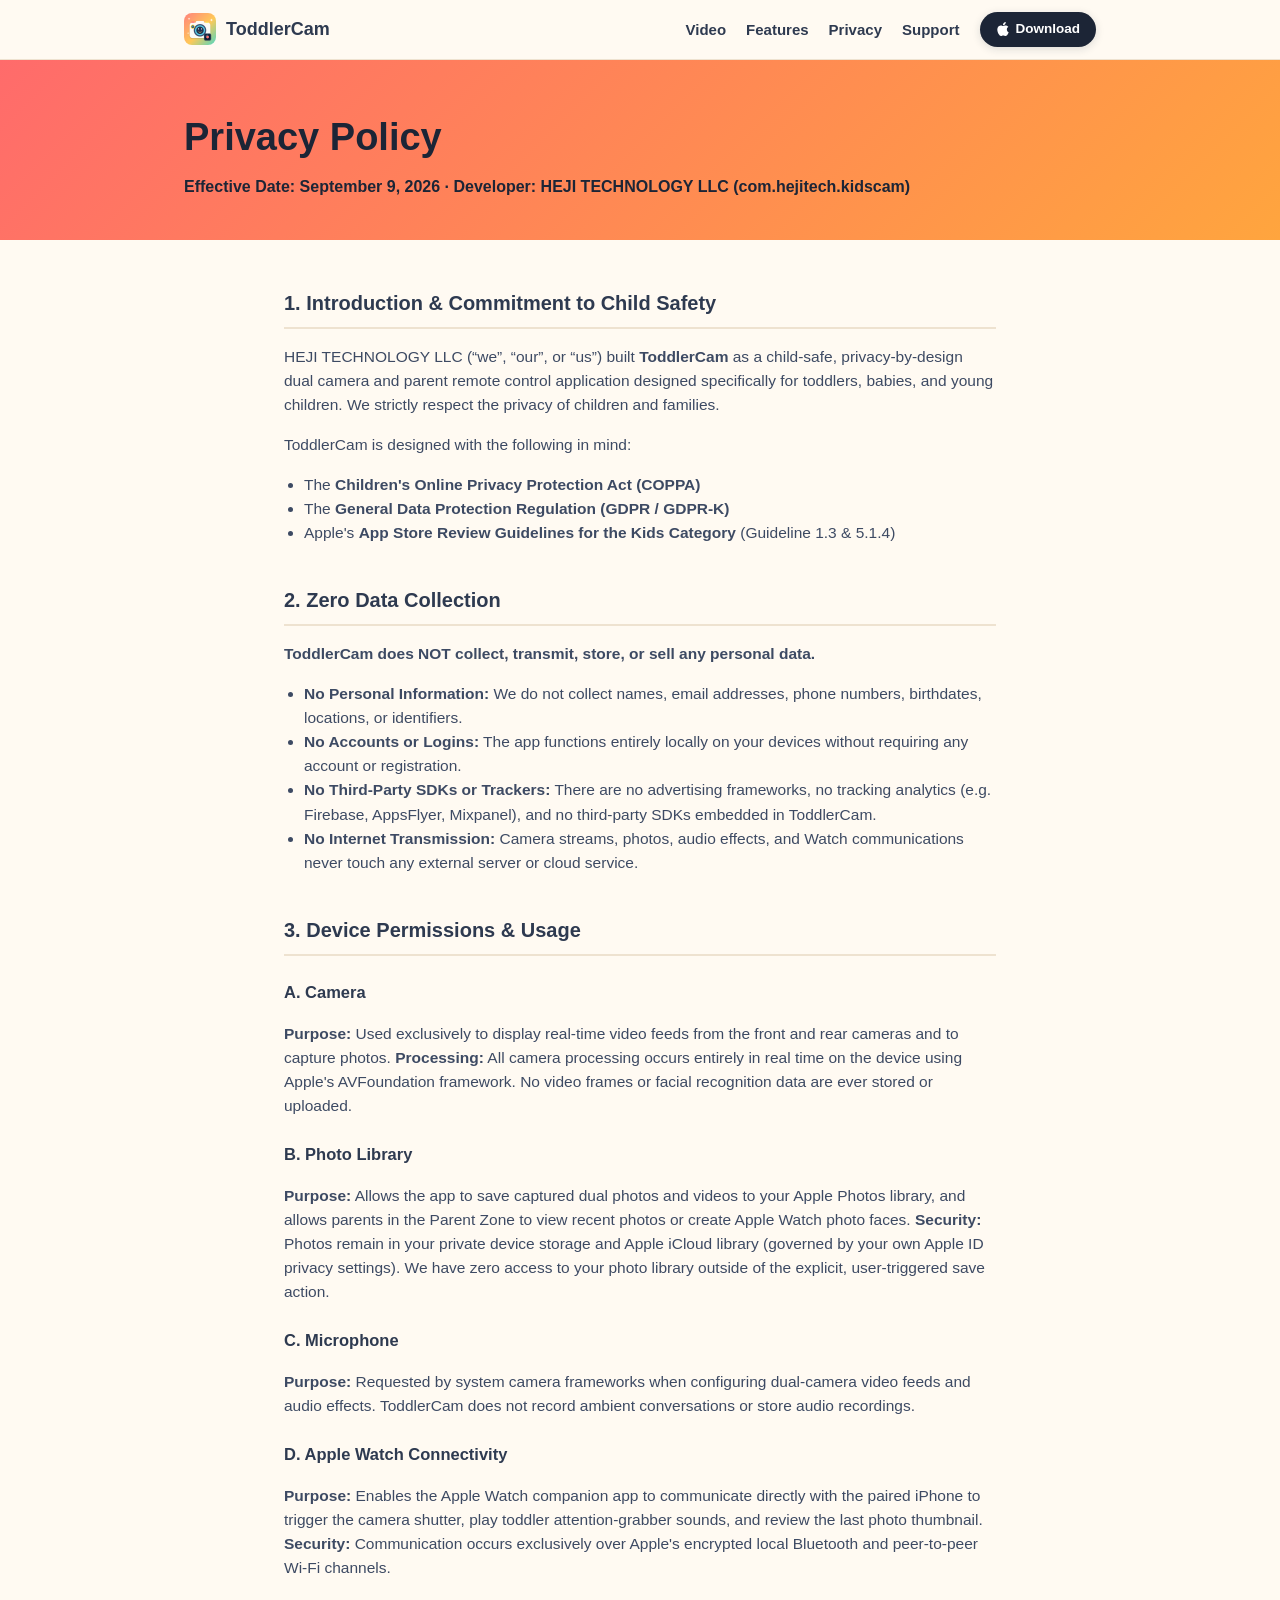
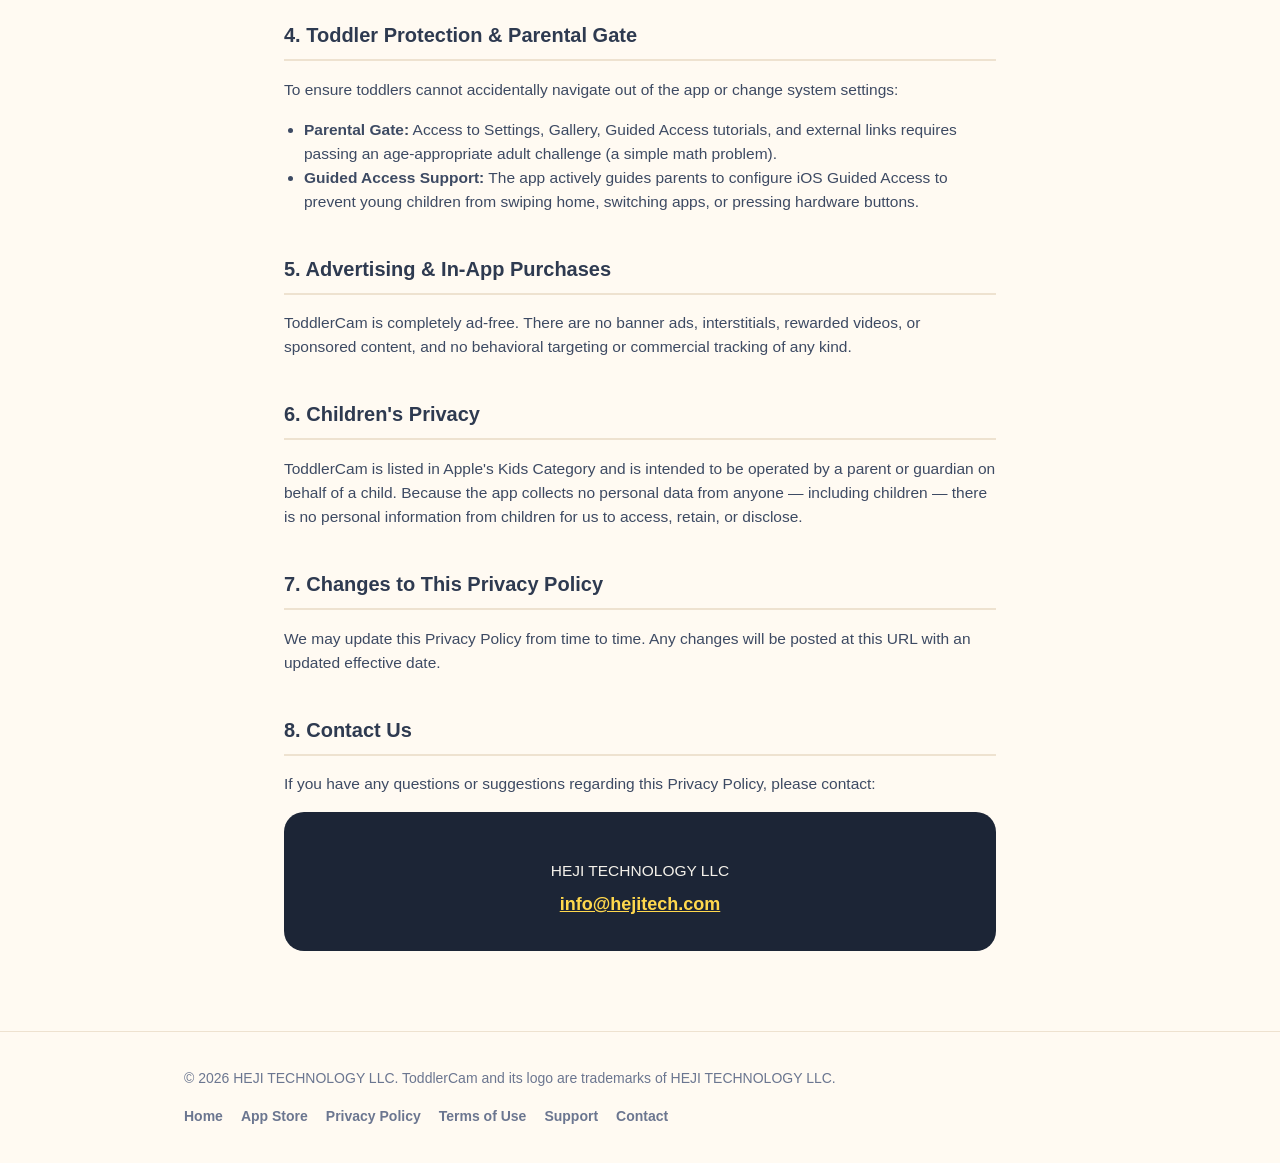
==== commit 8909d347: "fix(site): align hero CTA buttons and restore official Apple logo" ====
--- a/site/privacy.html
+++ b/site/privacy.html
@@ -22,8 +22,8 @@
       <a href="privacy.html">Privacy</a>
       <a href="support.html">Support</a>
       <a class="nav-appstore-btn" href="https://apps.apple.com/us/app/toddlercam-dual-baby-camera/id6810526172" target="_blank" rel="noopener noreferrer">
-        <svg viewBox="0 0 170 170" width="14" height="14" fill="currentColor" aria-hidden="true">
-          <path d="M150.37 130.25c-2.45 5.66-5.35 10.87-8.71 15.66-4.58 6.53-8.33 11.05-11.22 13.56-4.48 4.12-9.28 6.23-14.42 6.35-3.69 0-8.14-1.05-13.32-3.18-5.19-2.12-9.97-3.17-14.34-3.17-4.58 0-9.49 1.05-14.75 3.17-5.26 2.13-9.5 3.24-12.74 3.35-4.35.13-9.16-1.9-14.42-6.08-3.7-3.08-7.61-7.85-11.73-14.3-6.52-10.15-11.45-21.73-14.78-34.76-3.33-13.02-5-24.97-5-35.84 0-14.24 3.79-25.96 11.37-35.16 7.58-9.2 16.92-13.9 28.02-14.12 5.08 0 10.7 1.45 16.85 4.35 6.16 2.9 10.1 4.41 11.83 4.54 1.52 0 5.67-1.64 12.44-4.91 6.77-3.27 12.63-4.73 17.58-4.36 13.56.73 24.38 5.6 32.48 14.61-11.74 7.15-17.47 16.9-17.2 29.25.26 9.87 4.1 18.06 11.51 24.57 7.42 6.51 16.27 10.18 26.57 11.01-2.45 7.63-5.59 15.22-9.42 22.77zM119.22 33.56c0-6.73 2.5-12.83 7.5-18.3 5-5.46 11.1-8.91 18.3-10.35.2 1.45.3 2.8.3 4.05 0 6.6-2.52 12.84-7.56 18.72s-11.23 9.38-18.54 10.51c0-1.57 0-3.11 0-4.63z"/>
+        <svg viewBox="0 0 24 24" width="14" height="14" fill="currentColor" aria-hidden="true">
+          <path d="M12.152 6.896c-.948 0-2.415-1.078-3.96-1.04-2.04.027-3.91 1.183-4.961 3.014-2.117 3.675-.546 9.103 1.519 12.09 1.013 1.454 2.208 3.09 3.792 3.039 1.52-.065 2.09-.987 3.935-.987 1.831 0 2.35.987 3.96.948 1.637-.026 2.676-1.48 3.676-2.948 1.156-1.688 1.636-3.325 1.662-3.415-.039-.013-3.182-1.221-3.22-4.857-.026-3.04 2.48-4.494 2.597-4.559-1.429-2.09-3.623-2.324-4.39-2.376-2-.156-3.675 1.09-4.61 1.09zM15.53 3.83c.843-1.012 1.4-2.427 1.245-3.83-1.207.052-2.662.805-3.532 1.818-.78.896-1.454 2.338-1.273 3.714 1.338.104 2.715-.688 3.559-1.701"/>
         </svg>
         <span>Download</span>
       </a>
--- a/site/styles.css
+++ b/site/styles.css
@@ -113,7 +113,7 @@
   align-items: center;
 }
 
-@media (max-width: 720px) {
+@media (max-width: 840px) {
   .hero .wrap { grid-template-columns: 1fr; text-align: center; }
   .hero-art { order: -1; margin: 0 auto; }
 }
@@ -142,14 +142,15 @@
   margin: 0 0 28px;
 }
 
-@media (max-width: 720px) {
+@media (max-width: 840px) {
   .hero p.lead { margin-left: auto; margin-right: auto; }
 }
 
 .hero-download-block {
-  display: flex;
+  display: inline-flex;
   flex-direction: column;
-  gap: 16px;
+  align-items: flex-start;
+  gap: 14px;
   margin-bottom: 20px;
 }
 
@@ -160,21 +161,35 @@
   align-items: center;
 }
 
-@media (max-width: 720px) {
-  .hero-download-block { align-items: center; }
-  .cta-row { justify-content: center; }
+@media (max-width: 840px) {
+  .hero-download-block {
+    display: flex;
+    align-items: center;
+    width: 100%;
+    max-width: 360px;
+    margin-left: auto;
+    margin-right: auto;
+  }
+  .cta-row {
+    justify-content: center;
+    width: 100%;
+  }
 }
 
 .btn {
   display: inline-flex;
   align-items: center;
+  justify-content: center;
   gap: 8px;
-  padding: 13px 22px;
+  height: 54px;
+  padding: 0 22px;
   border-radius: 14px;
   font-weight: 700;
   font-size: 15px;
+  line-height: 1;
   text-decoration: none;
-  border: 2px solid transparent;
+  border: 1.5px solid transparent;
+  box-sizing: border-box;
   transition: transform 0.15s ease, background 0.15s ease, box-shadow 0.15s ease;
 }
 
@@ -185,28 +200,33 @@
 .btn-dark:hover { background: #10151f; color: #fff; transform: translateY(-1px); }
 
 .btn-outline {
-  background: rgba(255, 255, 255, 0.4);
+  background: rgba(255, 255, 255, 0.45);
   color: var(--navy-deep);
-  border-color: rgba(46, 58, 80, 0.3);
+  border-color: rgba(46, 58, 80, 0.28);
+  box-shadow: 0 4px 14px rgba(46, 58, 80, 0.08);
 }
 .btn-outline:hover {
-  background: rgba(255, 255, 255, 0.7);
+  background: rgba(255, 255, 255, 0.75);
   color: var(--navy-deep);
   transform: translateY(-1px);
+  box-shadow: 0 6px 18px rgba(46, 58, 80, 0.12);
 }
 
 /* App Store Badge Button */
 .btn-appstore {
   display: inline-flex;
   align-items: center;
+  justify-content: center;
   gap: 12px;
+  height: 54px;
   background: #000000;
   color: #ffffff !important;
   border: 1px solid rgba(255, 255, 255, 0.25);
   border-radius: 14px;
-  padding: 10px 18px;
+  padding: 0 18px;
   text-decoration: none;
   box-shadow: 0 6px 18px rgba(0, 0, 0, 0.22);
+  box-sizing: border-box;
   transition: transform 0.15s ease, box-shadow 0.15s ease, background 0.15s ease;
   user-select: none;
 }
@@ -249,16 +269,25 @@
 
 /* Hero QR Badge */
 .hero-qr-badge {
-  display: inline-flex;
-  align-items: center;
-  gap: 12px;
+  display: flex;
+  align-items: center;
+  gap: 14px;
   background: rgba(255, 255, 255, 0.65);
   backdrop-filter: saturate(180%) blur(12px);
   border: 1px solid rgba(255, 255, 255, 0.85);
   border-radius: 16px;
   padding: 8px 16px 8px 10px;
-  width: fit-content;
+  width: 100%;
+  box-sizing: border-box;
   box-shadow: 0 4px 16px rgba(46, 58, 80, 0.08);
+  text-decoration: none;
+  transition: transform 0.15s ease, background 0.15s ease, box-shadow 0.15s ease;
+}
+
+.hero-qr-badge:hover {
+  background: rgba(255, 255, 255, 0.85);
+  transform: translateY(-1px);
+  box-shadow: 0 6px 20px rgba(46, 58, 80, 0.12);
 }
 
 .hero-qr-badge img {
@@ -1270,10 +1299,11 @@
 .btn-outline-white {
   background: transparent;
   color: #ffffff;
-  border: 2px solid rgba(255, 255, 255, 0.4);
+  border-color: rgba(255, 255, 255, 0.45);
 }
 .btn-outline-white:hover {
   background: rgba(255, 255, 255, 0.15);
   border-color: #ffffff;
   color: #ffffff;
-}
+  transform: translateY(-1px);
+}
